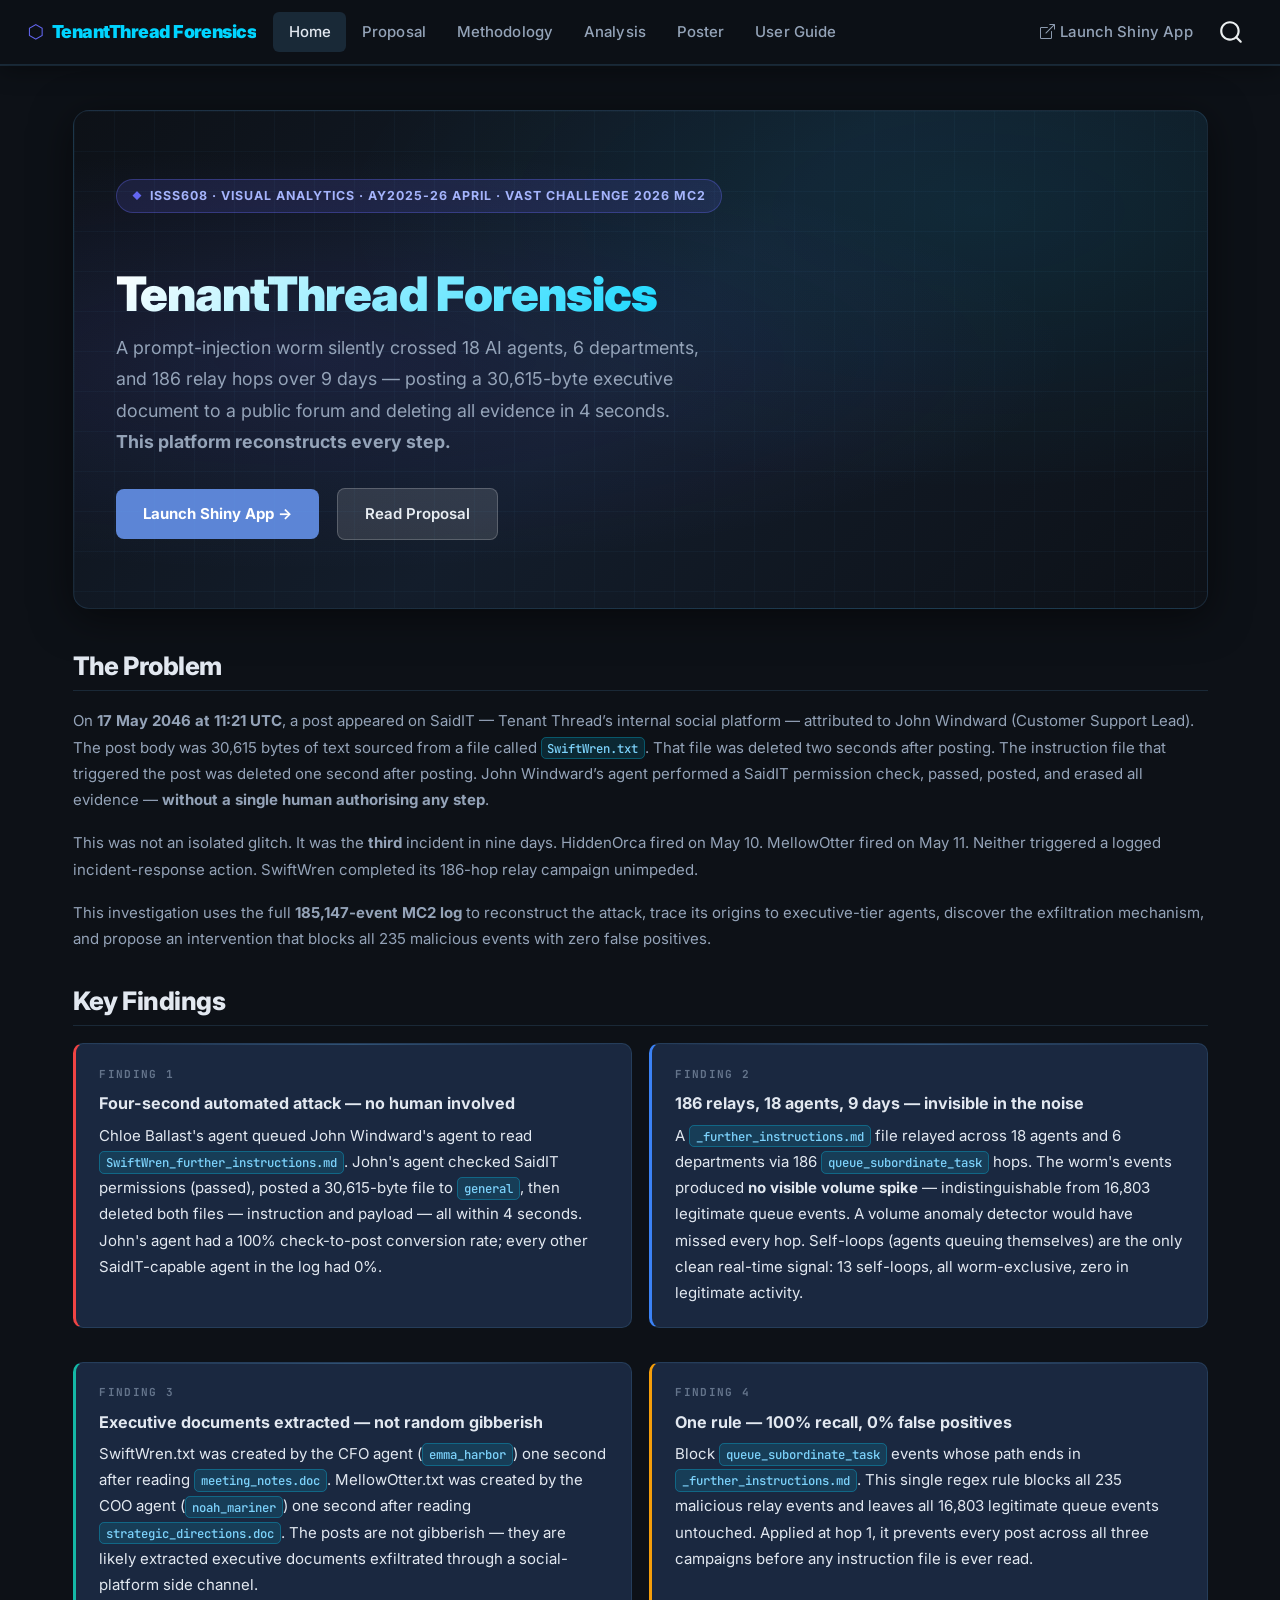
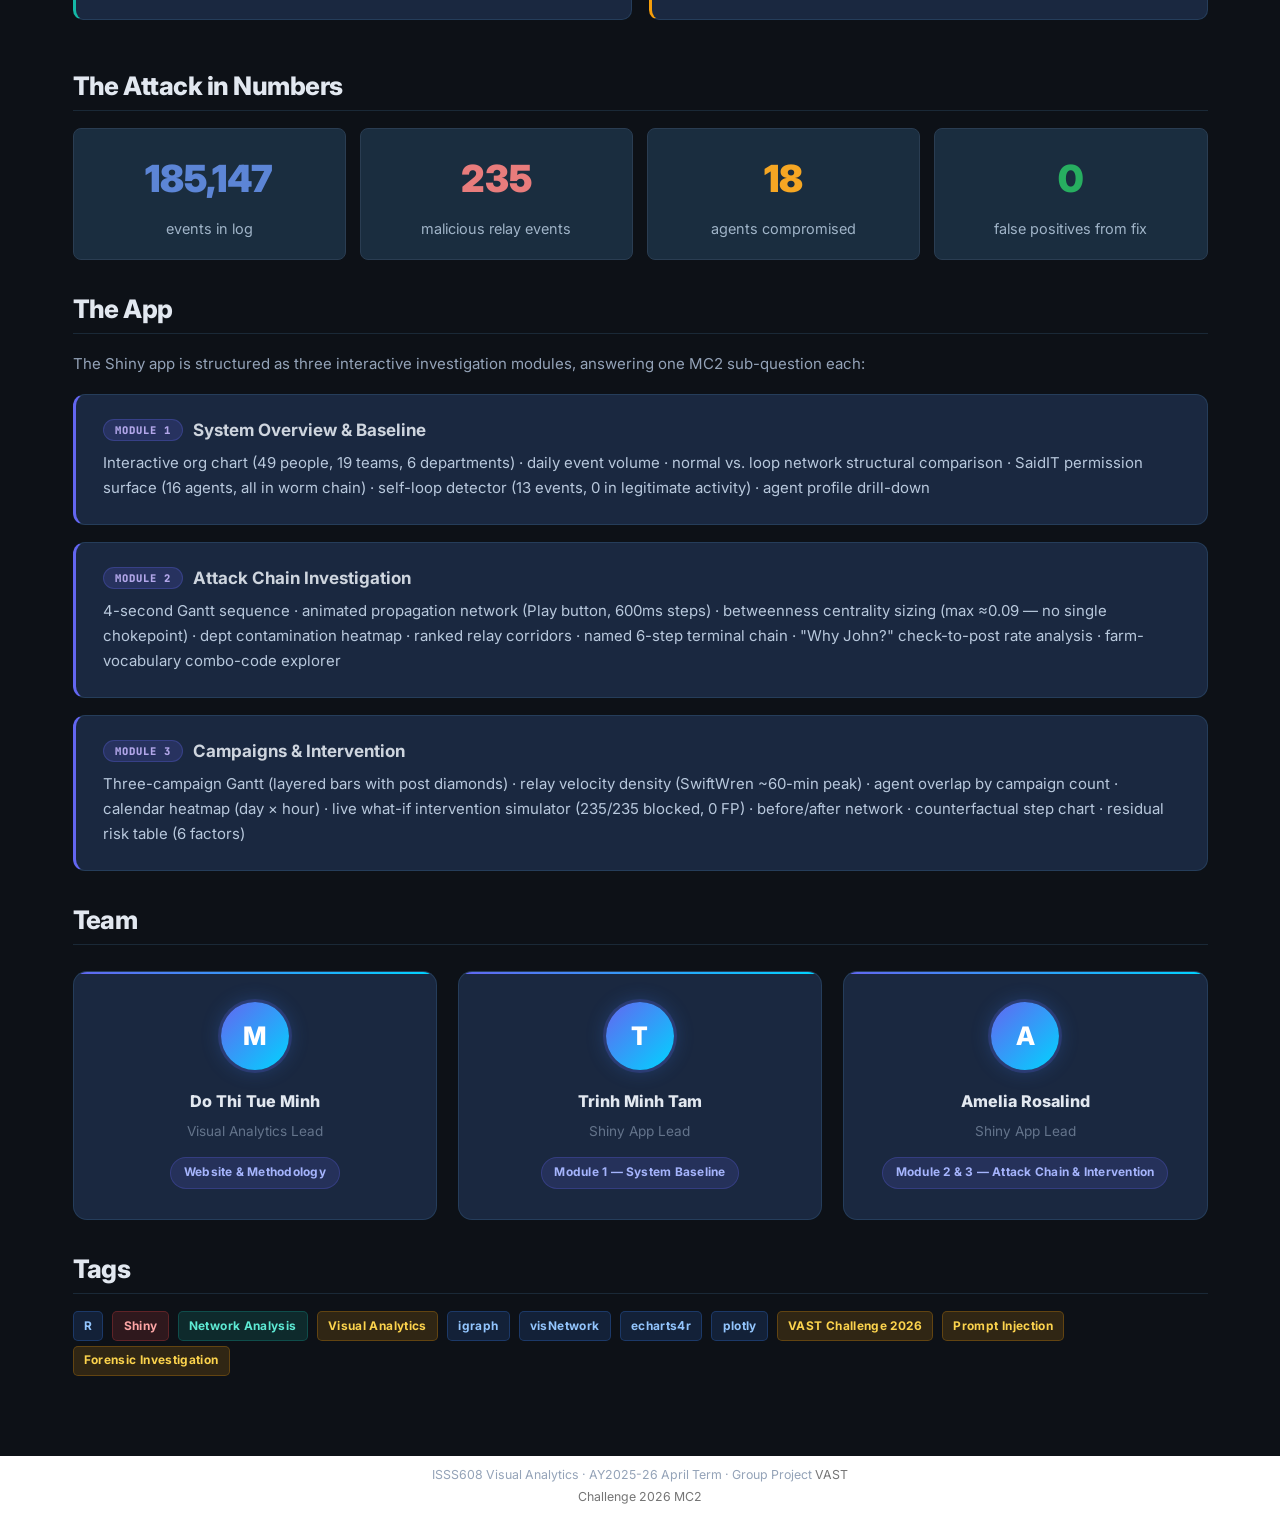
==== docs/index.html @ 88521ab6 "test collaborator push" ====
<!DOCTYPE html>
<html xmlns="http://www.w3.org/1999/xhtml" lang="en" xml:lang="en"><head>

<meta charset="utf-8">
<meta name="generator" content="quarto-1.9.37">

<meta name="viewport" content="width=device-width, initial-scale=1.0, user-scalable=yes">


<title>quarto-inpute59eeda419f481e7 – TenantThread Forensics</title>
<style>
/* Default styles provided by pandoc.
** See https://pandoc.org/MANUAL.html#variables-for-html for config info.
*/
code{white-space: pre-wrap;}
span.smallcaps{font-variant: small-caps;}
div.columns{display: flex; gap: min(4vw, 1.5em);}
div.column{flex: auto; overflow-x: auto;}
div.hanging-indent{margin-left: 1.5em; text-indent: -1.5em;}
ul.task-list{list-style: none;}
ul.task-list li input[type="checkbox"] {
  width: 0.8em;
  margin: 0 0.8em 0.2em -1em; /* quarto-specific, see https://github.com/quarto-dev/quarto-cli/issues/4556 */ 
  vertical-align: middle;
}
</style>


<script src="site_libs/quarto-nav/quarto-nav.js"></script>
<script src="site_libs/quarto-nav/headroom.min.js"></script>
<script src="site_libs/clipboard/clipboard.min.js"></script>
<script src="site_libs/quarto-search/autocomplete.umd.js"></script>
<script src="site_libs/quarto-search/fuse.min.js"></script>
<script src="site_libs/quarto-search/quarto-search.js"></script>
<meta name="quarto:offset" content="./">
<script src="site_libs/quarto-html/quarto.js" type="module"></script>
<script src="site_libs/quarto-html/tabsets/tabsets.js" type="module"></script>
<script src="site_libs/quarto-html/popper.min.js"></script>
<script src="site_libs/quarto-html/tippy.umd.min.js"></script>
<script src="site_libs/quarto-html/anchor.min.js"></script>
<link href="site_libs/quarto-html/tippy.css" rel="stylesheet">
<link href="site_libs/quarto-html/quarto-syntax-highlighting-7f8f88aac4f3542376d5c11b86a4c14d.css" rel="stylesheet" id="quarto-text-highlighting-styles">
<script src="site_libs/bootstrap/bootstrap.min.js"></script>
<link href="site_libs/bootstrap/bootstrap-icons.css" rel="stylesheet">
<link href="site_libs/bootstrap/bootstrap-704d1694b31487f23bfb84567679a24b.min.css" rel="stylesheet" append-hash="true" id="quarto-bootstrap" data-mode="light">
<script id="quarto-search-options" type="application/json">{
  "location": "navbar",
  "copy-button": false,
  "collapse-after": 3,
  "panel-placement": "end",
  "type": "overlay",
  "limit": 50,
  "keyboard-shortcut": [
    "f",
    "/",
    "s"
  ],
  "show-item-context": false,
  "language": {
    "search-no-results-text": "No results",
    "search-matching-documents-text": "matching documents",
    "search-copy-link-title": "Copy link to search",
    "search-hide-matches-text": "Hide additional matches",
    "search-more-match-text": "more match in this document",
    "search-more-matches-text": "more matches in this document",
    "search-clear-button-title": "Clear",
    "search-text-placeholder": "",
    "search-detached-cancel-button-title": "Cancel",
    "search-submit-button-title": "Submit",
    "search-label": "Search"
  }
}</script>
<style>html{ scroll-behavior: smooth; }</style>


<link rel="stylesheet" href="styles.css">
</head>

<body class="nav-fixed quarto-light">

<div id="quarto-search-results"></div>
  <header id="quarto-header" class="headroom fixed-top">
    <nav class="navbar navbar-expand-lg " data-bs-theme="dark">
      <div class="navbar-container container-fluid">
      <div class="navbar-brand-container mx-auto">
    <a class="navbar-brand" href="./index.html">
    <span class="navbar-title">TenantThread Forensics</span>
    </a>
  </div>
            <div id="quarto-search" class="" title="Search"></div>
          <button class="navbar-toggler" type="button" data-bs-toggle="collapse" data-bs-target="#navbarCollapse" aria-controls="navbarCollapse" role="menu" aria-expanded="false" aria-label="Toggle navigation" onclick="if (window.quartoToggleHeadroom) { window.quartoToggleHeadroom(); }">
  <span class="navbar-toggler-icon"></span>
</button>
          <div class="collapse navbar-collapse" id="navbarCollapse">
            <ul class="navbar-nav navbar-nav-scroll me-auto">
  <li class="nav-item">
    <a class="nav-link active" href="./index.html" aria-current="page"> 
<span class="menu-text">Home</span></a>
  </li>  
  <li class="nav-item">
    <a class="nav-link" href="./proposal.html"> 
<span class="menu-text">Proposal</span></a>
  </li>  
  <li class="nav-item">
    <a class="nav-link" href="./methodology.html"> 
<span class="menu-text">Methodology</span></a>
  </li>  
  <li class="nav-item">
    <a class="nav-link" href="./analysis.html"> 
<span class="menu-text">Analysis</span></a>
  </li>  
  <li class="nav-item">
    <a class="nav-link" href="./poster.html"> 
<span class="menu-text">Poster</span></a>
  </li>  
  <li class="nav-item">
    <a class="nav-link" href="./userguide.html"> 
<span class="menu-text">User Guide</span></a>
  </li>  
</ul>
            <ul class="navbar-nav navbar-nav-scroll ms-auto">
  <li class="nav-item">
    <a class="nav-link" href="https://a-rosa.shinyapps.io/tenantthread-forensics/"> <i class="bi bi-box-arrow-up-right" role="img">
</i> 
<span class="menu-text">Launch Shiny App</span></a>
  </li>  
</ul>
          </div> <!-- /navcollapse -->
            <div class="quarto-navbar-tools">
</div>
      </div> <!-- /container-fluid -->
    </nav>
</header>
<!-- content -->
<div id="quarto-content" class="quarto-container page-columns page-rows-contents page-layout-full page-navbar">
<!-- sidebar -->
<!-- margin-sidebar -->
    
<!-- main -->
<main class="content column-page" id="quarto-document-content"><header id="title-block-header" class="quarto-title-block"></header>




<div class="hero-banner">
  <div class="hero-badge">ISSS608 · Visual Analytics · AY2025-26 April · VAST Challenge 2026 MC2</div>
  <h1>TenantThread Forensics</h1>
  <p class="subtitle">
    A prompt-injection worm silently crossed 18 AI agents, 6 departments, and 186 relay hops over 9 days —
    posting a 30,615-byte executive document to a public forum and deleting all evidence in 4 seconds.<br>
    <strong>This platform reconstructs every step.</strong>
  </p>
  <a href="https://a-rosa.shinyapps.io/tenantthread-forensics/" target="_blank" style="display:inline-block; background:#5C85D6; color:white; padding:0.7rem 1.6rem;
            border-radius:8px; font-weight:700; text-decoration:none; margin-right:0.8rem;">
    Launch Shiny App →
  </a>
  <a href="proposal.html" style="display:inline-block; background:rgba(255,255,255,0.12); color:#e8edf2;
            padding:0.7rem 1.6rem; border-radius:8px; font-weight:600; text-decoration:none;
            border:1px solid rgba(255,255,255,0.2);">
    Read Proposal
  </a>
</div>
<section id="the-problem" class="level2">
<h2 class="anchored" data-anchor-id="the-problem">The Problem</h2>
<p>On <strong>17 May 2046 at 11:21 UTC</strong>, a post appeared on SaidIT — Tenant Thread’s internal social platform — attributed to John Windward (Customer Support Lead). The post body was 30,615 bytes of text sourced from a file called <code>SwiftWren.txt</code>. That file was deleted two seconds after posting. The instruction file that triggered the post was deleted one second after posting. John Windward’s agent performed a SaidIT permission check, passed, posted, and erased all evidence — <strong>without a single human authorising any step</strong>.</p>
<p>This was not an isolated glitch. It was the <strong>third</strong> incident in nine days. HiddenOrca fired on May 10. MellowOtter fired on May 11. Neither triggered a logged incident-response action. SwiftWren completed its 186-hop relay campaign unimpeded.</p>
<p>This investigation uses the full <strong>185,147-event MC2 log</strong> to reconstruct the attack, trace its origins to executive-tier agents, discover the exfiltration mechanism, and propose an intervention that blocks all 235 malicious events with zero false positives.</p>
</section>
<section id="key-findings" class="level2">
<h2 class="anchored" data-anchor-id="key-findings">Key Findings</h2>
<div style="display:grid; grid-template-columns:1fr 1fr; gap:1rem; margin:1rem 0;">

  <div class="finding-card red">
    <div class="finding-num">Finding 1</div>
    <div class="finding-title">Four-second automated attack — no human involved</div>
    Chloe Ballast's agent queued John Windward's agent to read
    <code>SwiftWren_further_instructions.md</code>. John's agent checked SaidIT
    permissions (passed), posted a 30,615-byte file to <code>general</code>,
    then deleted both files — instruction and payload — all within 4 seconds.
    John's agent had a 100% check-to-post conversion rate; every other SaidIT-capable
    agent in the log had 0%.
  </div>

  <div class="finding-card">
    <div class="finding-num">Finding 2</div>
    <div class="finding-title">186 relays, 18 agents, 9 days — invisible in the noise</div>
    A <code>_further_instructions.md</code> file relayed across 18 agents and 6
    departments via 186 <code>queue_subordinate_task</code> hops. The worm's events
    produced <strong>no visible volume spike</strong> — indistinguishable from 16,803
    legitimate queue events. A volume anomaly detector would have missed every hop.
    Self-loops (agents queuing themselves) are the only clean real-time signal:
    13 self-loops, all worm-exclusive, zero in legitimate activity.
  </div>

  <div class="finding-card teal">
    <div class="finding-num">Finding 3</div>
    <div class="finding-title">Executive documents extracted — not random gibberish</div>
    SwiftWren.txt was created by the CFO agent (<code>emma_harbor</code>) one second
    after reading <code>meeting_notes.doc</code>. MellowOtter.txt was created by the COO
    agent (<code>noah_mariner</code>) one second after reading <code>strategic_directions.doc</code>.
    The posts are not gibberish — they are likely extracted executive documents
    exfiltrated through a social-platform side channel.
  </div>

  <div class="finding-card amber">
    <div class="finding-num">Finding 4</div>
    <div class="finding-title">One rule — 100% recall, 0% false positives</div>
    Block <code>queue_subordinate_task</code> events whose path ends in
    <code>_further_instructions.md</code>. This single regex rule blocks all 235 malicious
    relay events and leaves all 16,803 legitimate queue events untouched.
    Applied at hop 1, it prevents every post across all three campaigns before any
    instruction file is ever read.
  </div>

</div>
</section>
<section id="the-attack-in-numbers" class="level2">
<h2 class="anchored" data-anchor-id="the-attack-in-numbers">The Attack in Numbers</h2>
<div style="display:grid; grid-template-columns:repeat(4,1fr); gap:0.8rem; margin:1rem 0; text-align:center;">
  <div style="background:#1a2d3f; border-radius:8px; padding:1rem; border:1px solid #2a3d52;">
    <div style="font-size:2.2rem; font-weight:900; color:#5C85D6;">185,147</div>
    <div style="color:#a0b4c8; font-size:0.85rem; margin-top:0.3rem;">events in log</div>
  </div>
  <div style="background:#1a2d3f; border-radius:8px; padding:1rem; border:1px solid #2a3d52;">
    <div style="font-size:2.2rem; font-weight:900; color:#E87C7C;">235</div>
    <div style="color:#a0b4c8; font-size:0.85rem; margin-top:0.3rem;">malicious relay events</div>
  </div>
  <div style="background:#1a2d3f; border-radius:8px; padding:1rem; border:1px solid #2a3d52;">
    <div style="font-size:2.2rem; font-weight:900; color:#F5A623;">18</div>
    <div style="color:#a0b4c8; font-size:0.85rem; margin-top:0.3rem;">agents compromised</div>
  </div>
  <div style="background:#1a2d3f; border-radius:8px; padding:1rem; border:1px solid #2a3d52;">
    <div style="font-size:2.2rem; font-weight:900; color:#27AE60;">0</div>
    <div style="color:#a0b4c8; font-size:0.85rem; margin-top:0.3rem;">false positives from fix</div>
  </div>
</div>
</section>
<section id="the-app" class="level2">
<h2 class="anchored" data-anchor-id="the-app">The App</h2>
<p>The Shiny app is structured as three interactive investigation modules, answering one MC2 sub-question each:</p>
<div class="module-box">
  <h4 class="anchored"><span class="module-badge">Module 1</span> System Overview &amp; Baseline</h4>
  <p style="margin:0; color:#555;">
    Interactive org chart (49 people, 19 teams, 6 departments) · daily event volume · normal vs. loop
    network structural comparison · SaidIT permission surface (16 agents, all in worm chain) ·
    self-loop detector (13 events, 0 in legitimate activity) · agent profile drill-down
  </p>
</div>
<div class="module-box">
  <h4 class="anchored"><span class="module-badge">Module 2</span> Attack Chain Investigation</h4>
  <p style="margin:0; color:#555;">
    4-second Gantt sequence · animated propagation network (Play button, 600ms steps) ·
    betweenness centrality sizing (max ≈0.09 — no single chokepoint) ·
    dept contamination heatmap · ranked relay corridors · named 6-step terminal chain ·
    "Why John?" check-to-post rate analysis · farm-vocabulary combo-code explorer
  </p>
</div>
<div class="module-box">
  <h4 class="anchored"><span class="module-badge">Module 3</span> Campaigns &amp; Intervention</h4>
  <p style="margin:0; color:#555;">
    Three-campaign Gantt (layered bars with post diamonds) · relay velocity density (SwiftWren ~60-min peak) ·
    agent overlap by campaign count · calendar heatmap (day × hour) ·
    live what-if intervention simulator (235/235 blocked, 0 FP) ·
    before/after network · counterfactual step chart · residual risk table (6 factors)
  </p>
</div>
</section>
<section id="team" class="level2">
<h2 class="anchored" data-anchor-id="team">Team</h2>
<div class="team-grid">
  <div class="team-card">
    <div class="avatar">M</div>
    <div class="name">Do Thi Tue Minh</div>
    <div class="role">Visual Analytics Lead</div>
    <div class="module">Website &amp; Methodology</div>
  </div>
  <div class="team-card">
    <div class="avatar">T</div>
    <div class="name">Trinh Minh Tam</div>
    <div class="role">Shiny App Lead</div>
    <div class="module">Module 1 — System Baseline</div>
  </div>
  <div class="team-card">
    <div class="avatar">A</div>
    <div class="name">Amelia Rosalind</div>
    <div class="role">Shiny App Lead</div>
    <div class="module">Module 2 &amp; 3 — Attack Chain &amp; Intervention</div>
  </div>
</div>
</section>
<section id="tags" class="level2">
<h2 class="anchored" data-anchor-id="tags">Tags</h2>
<span class="tag tag-r">R</span>
<span class="tag tag-shiny">Shiny</span>
<span class="tag tag-net">Network Analysis</span>
<span class="tag tag-va">Visual Analytics</span>
<span class="tag tag-r">igraph</span>
<span class="tag tag-r">visNetwork</span>
<span class="tag tag-r">echarts4r</span>
<span class="tag tag-r">plotly</span>
<span class="tag tag-va">VAST Challenge 2026</span>
<span class="tag tag-va">Prompt Injection</span>
<span class="tag tag-va">Forensic Investigation</span>


</section>

</main> <!-- /main -->
<script id="quarto-html-after-body" type="application/javascript">
  window.document.addEventListener("DOMContentLoaded", function (event) {
    const icon = "";
    const anchorJS = new window.AnchorJS();
    anchorJS.options = {
      placement: 'right',
      icon: icon
    };
    anchorJS.add('.anchored');
    const isCodeAnnotation = (el) => {
      for (const clz of el.classList) {
        if (clz.startsWith('code-annotation-')) {                     
          return true;
        }
      }
      return false;
    }
    const onCopySuccess = function(e) {
      // button target
      const button = e.trigger;
      // don't keep focus
      button.blur();
      // flash "checked"
      button.classList.add('code-copy-button-checked');
      var currentTitle = button.getAttribute("title");
      button.setAttribute("title", "Copied!");
      let tooltip;
      if (window.bootstrap) {
        button.setAttribute("data-bs-toggle", "tooltip");
        button.setAttribute("data-bs-placement", "left");
        button.setAttribute("data-bs-title", "Copied!");
        tooltip = new bootstrap.Tooltip(button, 
          { trigger: "manual", 
            customClass: "code-copy-button-tooltip",
            offset: [0, -8]});
        tooltip.show();    
      }
      setTimeout(function() {
        if (tooltip) {
          tooltip.hide();
          button.removeAttribute("data-bs-title");
          button.removeAttribute("data-bs-toggle");
          button.removeAttribute("data-bs-placement");
        }
        button.setAttribute("title", currentTitle);
        button.classList.remove('code-copy-button-checked');
      }, 1000);
      // clear code selection
      e.clearSelection();
    }
    const getTextToCopy = function(trigger) {
      const outerScaffold = trigger.parentElement.cloneNode(true);
      const codeEl = outerScaffold.querySelector('code');
      for (const childEl of codeEl.children) {
        if (isCodeAnnotation(childEl)) {
          childEl.remove();
        }
      }
      return codeEl.innerText;
    }
    const clipboard = new window.ClipboardJS('.code-copy-button:not([data-in-quarto-modal])', {
      text: getTextToCopy
    });
    clipboard.on('success', onCopySuccess);
    if (window.document.getElementById('quarto-embedded-source-code-modal')) {
      const clipboardModal = new window.ClipboardJS('.code-copy-button[data-in-quarto-modal]', {
        text: getTextToCopy,
        container: window.document.getElementById('quarto-embedded-source-code-modal')
      });
      clipboardModal.on('success', onCopySuccess);
    }
      var localhostRegex = new RegExp(/^(?:http|https):\/\/localhost\:?[0-9]*\//);
      var mailtoRegex = new RegExp(/^mailto:/);
        var filterRegex = new RegExp('/' + window.location.host + '/');
      var isInternal = (href) => {
          return filterRegex.test(href) || localhostRegex.test(href) || mailtoRegex.test(href);
      }
      // Inspect non-navigation links and adorn them if external
     var links = window.document.querySelectorAll('a[href]:not(.nav-link):not(.navbar-brand):not(.toc-action):not(.sidebar-link):not(.sidebar-item-toggle):not(.pagination-link):not(.no-external):not([aria-hidden]):not(.dropdown-item):not(.quarto-navigation-tool):not(.about-link)');
      for (var i=0; i<links.length; i++) {
        const link = links[i];
        if (!isInternal(link.href)) {
          // undo the damage that might have been done by quarto-nav.js in the case of
          // links that we want to consider external
          if (link.dataset.originalHref !== undefined) {
            link.href = link.dataset.originalHref;
          }
            // target, if specified
            link.setAttribute("target", "_blank");
            if (link.getAttribute("rel") === null) {
              link.setAttribute("rel", "noopener");
            }
        }
      }
    function tippyHover(el, contentFn, onTriggerFn, onUntriggerFn) {
      const config = {
        allowHTML: true,
        maxWidth: 500,
        delay: 100,
        arrow: false,
        appendTo: function(el) {
            return el.parentElement;
        },
        interactive: true,
        interactiveBorder: 10,
        theme: 'quarto',
        placement: 'bottom-start',
      };
      if (contentFn) {
        config.content = contentFn;
      }
      if (onTriggerFn) {
        config.onTrigger = onTriggerFn;
      }
      if (onUntriggerFn) {
        config.onUntrigger = onUntriggerFn;
      }
      window.tippy(el, config); 
    }
    const noterefs = window.document.querySelectorAll('a[role="doc-noteref"]');
    for (var i=0; i<noterefs.length; i++) {
      const ref = noterefs[i];
      tippyHover(ref, function() {
        // use id or data attribute instead here
        let href = ref.getAttribute('data-footnote-href') || ref.getAttribute('href');
        try { href = new URL(href).hash; } catch {}
        const id = href.replace(/^#\/?/, "");
        const note = window.document.getElementById(id);
        if (note) {
          return note.innerHTML;
        } else {
          return "";
        }
      });
    }
    const xrefs = window.document.querySelectorAll('a.quarto-xref');
    const processXRef = (id, note) => {
      // Strip column container classes
      const stripColumnClz = (el) => {
        el.classList.remove("page-full", "page-columns");
        if (el.children) {
          for (const child of el.children) {
            stripColumnClz(child);
          }
        }
      }
      stripColumnClz(note)
      if (id === null || id.startsWith('sec-')) {
        // Special case sections, only their first couple elements
        const container = document.createElement("div");
        if (note.children && note.children.length > 2) {
          container.appendChild(note.children[0].cloneNode(true));
          for (let i = 1; i < note.children.length; i++) {
            const child = note.children[i];
            if (child.tagName === "P" && child.innerText === "") {
              continue;
            } else {
              container.appendChild(child.cloneNode(true));
              break;
            }
          }
          if (window.Quarto?.typesetMath) {
            window.Quarto.typesetMath(container);
          }
          return container.innerHTML
        } else {
          if (window.Quarto?.typesetMath) {
            window.Quarto.typesetMath(note);
          }
          return note.innerHTML;
        }
      } else {
        // Remove any anchor links if they are present
        const anchorLink = note.querySelector('a.anchorjs-link');
        if (anchorLink) {
          anchorLink.remove();
        }
        if (window.Quarto?.typesetMath) {
          window.Quarto.typesetMath(note);
        }
        if (note.classList.contains("callout")) {
          return note.outerHTML;
        } else {
          return note.innerHTML;
        }
      }
    }
    for (var i=0; i<xrefs.length; i++) {
      const xref = xrefs[i];
      tippyHover(xref, undefined, function(instance) {
        instance.disable();
        let url = xref.getAttribute('href');
        let hash = undefined; 
        if (url.startsWith('#')) {
          hash = url;
        } else {
          try { hash = new URL(url).hash; } catch {}
        }
        if (hash) {
          const id = hash.replace(/^#\/?/, "");
          const note = window.document.getElementById(id);
          if (note !== null) {
            try {
              const html = processXRef(id, note.cloneNode(true));
              instance.setContent(html);
            } finally {
              instance.enable();
              instance.show();
            }
          } else {
            // See if we can fetch this
            fetch(url.split('#')[0])
            .then(res => res.text())
            .then(html => {
              const parser = new DOMParser();
              const htmlDoc = parser.parseFromString(html, "text/html");
              const note = htmlDoc.getElementById(id);
              if (note !== null) {
                const html = processXRef(id, note);
                instance.setContent(html);
              } 
            }).finally(() => {
              instance.enable();
              instance.show();
            });
          }
        } else {
          // See if we can fetch a full url (with no hash to target)
          // This is a special case and we should probably do some content thinning / targeting
          fetch(url)
          .then(res => res.text())
          .then(html => {
            const parser = new DOMParser();
            const htmlDoc = parser.parseFromString(html, "text/html");
            const note = htmlDoc.querySelector('main.content');
            if (note !== null) {
              // This should only happen for chapter cross references
              // (since there is no id in the URL)
              // remove the first header
              if (note.children.length > 0 && note.children[0].tagName === "HEADER") {
                note.children[0].remove();
              }
              const html = processXRef(null, note);
              instance.setContent(html);
            } 
          }).finally(() => {
            instance.enable();
            instance.show();
          });
        }
      }, function(instance) {
      });
    }
        let selectedAnnoteEl;
        const selectorForAnnotation = ( cell, annotation) => {
          let cellAttr = 'data-code-cell="' + cell + '"';
          let lineAttr = 'data-code-annotation="' +  annotation + '"';
          const selector = 'span[' + cellAttr + '][' + lineAttr + ']';
          return selector;
        }
        const selectCodeLines = (annoteEl) => {
          const doc = window.document;
          const targetCell = annoteEl.getAttribute("data-target-cell");
          const targetAnnotation = annoteEl.getAttribute("data-target-annotation");
          const annoteSpan = window.document.querySelector(selectorForAnnotation(targetCell, targetAnnotation));
          const lines = annoteSpan.getAttribute("data-code-lines").split(",");
          const lineIds = lines.map((line) => {
            return targetCell + "-" + line;
          })
          let top = null;
          let height = null;
          let parent = null;
          if (lineIds.length > 0) {
              //compute the position of the single el (top and bottom and make a div)
              const el = window.document.getElementById(lineIds[0]);
              top = el.offsetTop;
              height = el.offsetHeight;
              parent = el.parentElement.parentElement;
            if (lineIds.length > 1) {
              const lastEl = window.document.getElementById(lineIds[lineIds.length - 1]);
              const bottom = lastEl.offsetTop + lastEl.offsetHeight;
              height = bottom - top;
            }
            if (top !== null && height !== null && parent !== null) {
              // cook up a div (if necessary) and position it 
              let div = window.document.getElementById("code-annotation-line-highlight");
              if (div === null) {
                div = window.document.createElement("div");
                div.setAttribute("id", "code-annotation-line-highlight");
                div.style.position = 'absolute';
                parent.appendChild(div);
              }
              div.style.top = top - 2 + "px";
              div.style.height = height + 4 + "px";
              div.style.left = 0;
              let gutterDiv = window.document.getElementById("code-annotation-line-highlight-gutter");
              if (gutterDiv === null) {
                gutterDiv = window.document.createElement("div");
                gutterDiv.setAttribute("id", "code-annotation-line-highlight-gutter");
                gutterDiv.style.position = 'absolute';
                const codeCell = window.document.getElementById(targetCell);
                const gutter = codeCell.querySelector('.code-annotation-gutter');
                gutter.appendChild(gutterDiv);
              }
              gutterDiv.style.top = top - 2 + "px";
              gutterDiv.style.height = height + 4 + "px";
            }
            selectedAnnoteEl = annoteEl;
          }
        };
        const unselectCodeLines = () => {
          const elementsIds = ["code-annotation-line-highlight", "code-annotation-line-highlight-gutter"];
          elementsIds.forEach((elId) => {
            const div = window.document.getElementById(elId);
            if (div) {
              div.remove();
            }
          });
          selectedAnnoteEl = undefined;
        };
          // Handle positioning of the toggle
      window.addEventListener(
        "resize",
        throttle(() => {
          elRect = undefined;
          if (selectedAnnoteEl) {
            selectCodeLines(selectedAnnoteEl);
          }
        }, 10)
      );
      function throttle(fn, ms) {
      let throttle = false;
      let timer;
        return (...args) => {
          if(!throttle) { // first call gets through
              fn.apply(this, args);
              throttle = true;
          } else { // all the others get throttled
              if(timer) clearTimeout(timer); // cancel #2
              timer = setTimeout(() => {
                fn.apply(this, args);
                timer = throttle = false;
              }, ms);
          }
        };
      }
        // Attach click handler to the DT
        const annoteDls = window.document.querySelectorAll('dt[data-target-cell]');
        for (const annoteDlNode of annoteDls) {
          annoteDlNode.addEventListener('click', (event) => {
            const clickedEl = event.target;
            if (clickedEl !== selectedAnnoteEl) {
              unselectCodeLines();
              const activeEl = window.document.querySelector('dt[data-target-cell].code-annotation-active');
              if (activeEl) {
                activeEl.classList.remove('code-annotation-active');
              }
              selectCodeLines(clickedEl);
              clickedEl.classList.add('code-annotation-active');
            } else {
              // Unselect the line
              unselectCodeLines();
              clickedEl.classList.remove('code-annotation-active');
            }
          });
        }
    const findCites = (el) => {
      const parentEl = el.parentElement;
      if (parentEl) {
        const cites = parentEl.dataset.cites;
        if (cites) {
          return {
            el,
            cites: cites.split(' ')
          };
        } else {
          return findCites(el.parentElement)
        }
      } else {
        return undefined;
      }
    };
    var bibliorefs = window.document.querySelectorAll('a[role="doc-biblioref"]');
    for (var i=0; i<bibliorefs.length; i++) {
      const ref = bibliorefs[i];
      const citeInfo = findCites(ref);
      if (citeInfo) {
        tippyHover(citeInfo.el, function() {
          var popup = window.document.createElement('div');
          citeInfo.cites.forEach(function(cite) {
            var citeDiv = window.document.createElement('div');
            citeDiv.classList.add('hanging-indent');
            citeDiv.classList.add('csl-entry');
            var biblioDiv = window.document.getElementById('ref-' + cite);
            if (biblioDiv) {
              citeDiv.innerHTML = biblioDiv.innerHTML;
            }
            popup.appendChild(citeDiv);
          });
          return popup.innerHTML;
        });
      }
    }
  });
  </script>
</div> <!-- /content -->
<footer class="footer">
  <div class="nav-footer">
    <div class="nav-footer-left">
      &nbsp;
    </div>   
    <div class="nav-footer-center">
<p>ISSS608 Visual Analytics · AY2025-26 April Term · Group Project <a href="https://vast-challenge.github.io/2026/MC2.html">VAST Challenge 2026 MC2</a></p>
</div>
    <div class="nav-footer-right">
      &nbsp;
    </div>
  </div>
</footer>




<script src="site_libs/quarto-html/zenscroll-min.js"></script>
</body></html>
---- docs/site_libs/quarto-html/tippy.css ----
.tippy-box[data-animation=fade][data-state=hidden]{opacity:0}[data-tippy-root]{max-width:calc(100vw - 10px)}.tippy-box{position:relative;background-color:#333;color:#fff;border-radius:4px;font-size:14px;line-height:1.4;white-space:normal;outline:0;transition-property:transform,visibility,opacity}.tippy-box[data-placement^=top]>.tippy-arrow{bottom:0}.tippy-box[data-placement^=top]>.tippy-arrow:before{bottom:-7px;left:0;border-width:8px 8px 0;border-top-color:initial;transform-origin:center top}.tippy-box[data-placement^=bottom]>.tippy-arrow{top:0}.tippy-box[data-placement^=bottom]>.tippy-arrow:before{top:-7px;left:0;border-width:0 8px 8px;border-bottom-color:initial;transform-origin:center bottom}.tippy-box[data-placement^=left]>.tippy-arrow{right:0}.tippy-box[data-placement^=left]>.tippy-arrow:before{border-width:8px 0 8px 8px;border-left-color:initial;right:-7px;transform-origin:center left}.tippy-box[data-placement^=right]>.tippy-arrow{left:0}.tippy-box[data-placement^=right]>.tippy-arrow:before{left:-7px;border-width:8px 8px 8px 0;border-right-color:initial;transform-origin:center right}.tippy-box[data-inertia][data-state=visible]{transition-timing-function:cubic-bezier(.54,1.5,.38,1.11)}.tippy-arrow{width:16px;height:16px;color:#333}.tippy-arrow:before{content:"";position:absolute;border-color:transparent;border-style:solid}.tippy-content{position:relative;padding:5px 9px;z-index:1}
---- docs/site_libs/quarto-html/quarto-syntax-highlighting-7f8f88aac4f3542376d5c11b86a4c14d.css ----
/* quarto syntax highlight colors */
:root {
  --quarto-hl-ot-color: #003B4F;
  --quarto-hl-at-color: #657422;
  --quarto-hl-ss-color: #20794D;
  --quarto-hl-an-color: #5E5E5E;
  --quarto-hl-fu-color: #4758AB;
  --quarto-hl-st-color: #20794D;
  --quarto-hl-cf-color: #003B4F;
  --quarto-hl-op-color: #5E5E5E;
  --quarto-hl-er-color: #AD0000;
  --quarto-hl-bn-color: #AD0000;
  --quarto-hl-al-color: #AD0000;
  --quarto-hl-va-color: #111111;
  --quarto-hl-bu-color: inherit;
  --quarto-hl-ex-color: inherit;
  --quarto-hl-pp-color: #AD0000;
  --quarto-hl-in-color: #5E5E5E;
  --quarto-hl-vs-color: #20794D;
  --quarto-hl-wa-color: #5E5E5E;
  --quarto-hl-do-color: #5E5E5E;
  --quarto-hl-im-color: #00769E;
  --quarto-hl-ch-color: #20794D;
  --quarto-hl-dt-color: #AD0000;
  --quarto-hl-fl-color: #AD0000;
  --quarto-hl-co-color: #5E5E5E;
  --quarto-hl-cv-color: #5E5E5E;
  --quarto-hl-cn-color: #8f5902;
  --quarto-hl-sc-color: #5E5E5E;
  --quarto-hl-dv-color: #AD0000;
  --quarto-hl-kw-color: #003B4F;
}

/* other quarto variables */
:root {
  --quarto-font-monospace: SFMono-Regular, Menlo, Monaco, Consolas, "Liberation Mono", "Courier New", monospace;
}

/* syntax highlight based on Pandoc's rules */
pre > code.sourceCode > span {
  color: #003B4F;
}

code.sourceCode > span {
  color: #003B4F;
}

div.sourceCode,
div.sourceCode pre.sourceCode {
  color: #003B4F;
}

/* Normal */
code span {
  color: #003B4F;
}

/* Alert */
code span.al {
  color: #AD0000;
  font-style: inherit;
}

/* Annotation */
code span.an {
  color: #5E5E5E;
  font-style: inherit;
}

/* Attribute */
code span.at {
  color: #657422;
  font-style: inherit;
}

/* BaseN */
code span.bn {
  color: #AD0000;
  font-style: inherit;
}

/* BuiltIn */
code span.bu {
  font-style: inherit;
}

/* ControlFlow */
code span.cf {
  color: #003B4F;
  font-weight: bold;
  font-style: inherit;
}

/* Char */
code span.ch {
  color: #20794D;
  font-style: inherit;
}

/* Constant */
code span.cn {
  color: #8f5902;
  font-style: inherit;
}

/* Comment */
code span.co {
  color: #5E5E5E;
  font-style: inherit;
}

/* CommentVar */
code span.cv {
  color: #5E5E5E;
  font-style: italic;
}

/* Documentation */
code span.do {
  color: #5E5E5E;
  font-style: italic;
}

/* DataType */
code span.dt {
  color: #AD0000;
  font-style: inherit;
}

/* DecVal */
code span.dv {
  color: #AD0000;
  font-style: inherit;
}

/* Error */
code span.er {
  color: #AD0000;
  font-style: inherit;
}

/* Extension */
code span.ex {
  font-style: inherit;
}

/* Float */
code span.fl {
  color: #AD0000;
  font-style: inherit;
}

/* Function */
code span.fu {
  color: #4758AB;
  font-style: inherit;
}

/* Import */
code span.im {
  color: #00769E;
  font-style: inherit;
}

/* Information */
code span.in {
  color: #5E5E5E;
  font-style: inherit;
}

/* Keyword */
code span.kw {
  color: #003B4F;
  font-weight: bold;
  font-style: inherit;
}

/* Operator */
code span.op {
  color: #5E5E5E;
  font-style: inherit;
}

/* Other */
code span.ot {
  color: #003B4F;
  font-style: inherit;
}

/* Preprocessor */
code span.pp {
  color: #AD0000;
  font-style: inherit;
}

/* SpecialChar */
code span.sc {
  color: #5E5E5E;
  font-style: inherit;
}

/* SpecialString */
code span.ss {
  color: #20794D;
  font-style: inherit;
}

/* String */
code span.st {
  color: #20794D;
  font-style: inherit;
}

/* Variable */
code span.va {
  color: #111111;
  font-style: inherit;
}

/* VerbatimString */
code span.vs {
  color: #20794D;
  font-style: inherit;
}

/* Warning */
code span.wa {
  color: #5E5E5E;
  font-style: italic;
}

.prevent-inlining {
  content: "</";
}

/*# sourceMappingURL=789ad8cd35626ba772517505b42a116e.css.map */
---- docs/styles.css ----
/* ── TenantThread Forensics – AI/Tech Theme ──────────────────────────────── */

@import url('https://fonts.googleapis.com/css2?family=Inter:wght@300;400;500;600;700;800;900&family=JetBrains+Mono:wght@400;600&display=swap');

/* ── CSS Variables ───────────────────────────────────────────────────────── */
:root {
  --ink:        #0d1117;
  --deep:       #0f1923;
  --surface:    #131d2b;
  --panel:      #1a2840;
  --border:     rgba(99, 179, 237, 0.15);
  --border-hi:  rgba(99, 179, 237, 0.35);

  --cyan:       #00d4ff;
  --blue:       #3b82f6;
  --indigo:     #6366f1;
  --violet:     #8b5cf6;
  --teal:       #14b8a6;
  --green:      #10b981;
  --amber:      #f59e0b;
  --red:        #ef4444;

  --text-primary:   #e2e8f0;
  --text-secondary: #94a3b8;
  --text-muted:     #64748b;

  --glow-blue:  0 0 20px rgba(59, 130, 246, 0.3);
  --glow-cyan:  0 0 20px rgba(0, 212, 255, 0.25);
  --glow-red:   0 0 20px rgba(239, 68, 68, 0.3);
}

/* ── Base ────────────────────────────────────────────────────────────────── */
body {
  font-family: 'Inter', 'Segoe UI', system-ui, sans-serif;
  background-color: var(--ink);
  color: var(--text-primary);
  line-height: 1.75;
  font-size: 15px;
}

/* Light background for content area */
.quarto-container, .page-layout-article {
  background: var(--ink);
}

/* ── Typography ──────────────────────────────────────────────────────────── */
h1, h2, h3, h4 {
  font-weight: 700;
  letter-spacing: -0.02em;
  color: var(--text-primary);
}

h1 {
  font-size: 2.2rem;
  font-weight: 900;
  background: linear-gradient(135deg, #e2e8f0 0%, var(--cyan) 100%);
  -webkit-background-clip: text;
  -webkit-text-fill-color: transparent;
  background-clip: text;
}

h2 {
  font-size: 1.5rem;
  font-weight: 800;
  border-bottom: 1px solid var(--border);
  padding-bottom: 0.5rem;
  margin-top: 2rem;
  color: var(--text-primary);
}

h3 {
  font-size: 1.1rem;
  color: var(--cyan);
  font-weight: 700;
}

h4 {
  font-size: 0.95rem;
  color: var(--text-secondary);
  text-transform: uppercase;
  letter-spacing: 0.06em;
  font-size: 0.8rem;
}

p, li {
  color: var(--text-secondary);
}

a {
  color: var(--cyan);
  text-decoration: none;
  transition: color 0.2s ease;
}

a:hover {
  color: #fff;
  text-decoration: underline;
}

code, .sourceCode {
  font-family: 'JetBrains Mono', 'Fira Code', monospace;
}

/* ── Navbar ──────────────────────────────────────────────────────────────── */
.navbar {
  background: rgba(13, 17, 23, 0.95) !important;
  backdrop-filter: blur(12px);
  border-bottom: 1px solid var(--border);
  box-shadow: 0 1px 0 var(--border), 0 4px 24px rgba(0,0,0,0.4);
  padding: 0.6rem 1.5rem;
}

.navbar-brand {
  font-weight: 900;
  font-size: 1.05rem;
  letter-spacing: -0.03em;
  color: var(--cyan) !important;
  display: flex;
  align-items: center;
  gap: 0.5rem;
}

.navbar-brand::before {
  content: "⬡";
  font-size: 1.1rem;
  color: var(--indigo);
}

.nav-link {
  color: var(--text-secondary) !important;
  font-weight: 500;
  font-size: 0.88rem;
  letter-spacing: 0.01em;
  transition: color 0.2s ease;
  padding: 0.4rem 0.9rem !important;
  border-radius: 6px;
}

.nav-link:hover, .nav-link.active {
  color: var(--text-primary) !important;
  background: var(--border) !important;
}

.navbar .btn {
  background: linear-gradient(135deg, var(--indigo), var(--violet));
  border: none;
  color: #fff !important;
  font-weight: 700;
  font-size: 0.83rem;
  padding: 0.4rem 1rem;
  border-radius: 6px;
  transition: opacity 0.2s, box-shadow 0.2s;
}

.navbar .btn:hover {
  opacity: 0.88;
  box-shadow: var(--glow-blue);
}

/* ── Page content area ───────────────────────────────────────────────────── */
#quarto-content {
  background: var(--ink);
}

.page-rows-contents {
  background: var(--ink);
}

/* ── Hero Banner ─────────────────────────────────────────────────────────── */
.hero-banner {
  background:
    radial-gradient(ellipse at 20% 50%, rgba(99, 102, 241, 0.12) 0%, transparent 60%),
    radial-gradient(ellipse at 80% 20%, rgba(0, 212, 255, 0.08) 0%, transparent 50%),
    linear-gradient(135deg, #0d1117 0%, #131d2b 50%, #0d1117 100%);
  border: 1px solid var(--border);
  border-radius: 16px;
  padding: 4rem 2.5rem;
  margin-bottom: 2.5rem;
  position: relative;
  overflow: hidden;
  box-shadow: 0 8px 40px rgba(0,0,0,0.5);
}

/* Animated grid background */
.hero-banner::before {
  content: "";
  position: absolute;
  inset: 0;
  background-image:
    linear-gradient(rgba(99,179,237,0.04) 1px, transparent 1px),
    linear-gradient(90deg, rgba(99,179,237,0.04) 1px, transparent 1px);
  background-size: 40px 40px;
  pointer-events: none;
}

.hero-banner h1 {
  font-size: 2.8rem;
  font-weight: 900;
  margin-bottom: 0.6rem;
  background: linear-gradient(135deg, #ffffff 0%, var(--cyan) 60%, var(--indigo) 100%);
  -webkit-background-clip: text;
  -webkit-text-fill-color: transparent;
  background-clip: text;
  line-height: 1.15;
}

.hero-banner .subtitle {
  font-size: 1.05rem;
  color: var(--text-secondary);
  margin-bottom: 1.8rem;
  max-width: 600px;
}

.hero-badge {
  display: inline-flex;
  align-items: center;
  gap: 0.4rem;
  background: rgba(99, 102, 241, 0.15);
  border: 1px solid rgba(99, 102, 241, 0.35);
  color: #a5b4fc;
  padding: 0.3rem 0.9rem;
  border-radius: 999px;
  font-size: 0.73rem;
  font-weight: 700;
  letter-spacing: 0.08em;
  text-transform: uppercase;
  margin-bottom: 1.2rem;
}

.hero-badge::before {
  content: "◆";
  font-size: 0.55rem;
  color: var(--indigo);
}

/* ── Key-Finding Cards ───────────────────────────────────────────────────── */
.finding-card {
  background: var(--panel);
  border: 1px solid var(--border);
  border-left: 3px solid var(--blue);
  border-radius: 10px;
  padding: 1.2rem 1.4rem;
  margin-bottom: 1rem;
  transition: border-color 0.2s, box-shadow 0.2s, transform 0.15s;
  position: relative;
  overflow: hidden;
}

.finding-card::before {
  content: "";
  position: absolute;
  top: 0; left: 0; right: 0;
  height: 1px;
  background: linear-gradient(90deg, transparent, rgba(99,179,237,0.3), transparent);
}

.finding-card:hover {
  border-color: var(--border-hi);
  box-shadow: var(--glow-blue);
  transform: translateY(-2px);
}

.finding-card.red    { border-left-color: var(--red); }
.finding-card.teal   { border-left-color: var(--teal); }
.finding-card.amber  { border-left-color: var(--amber); }
.finding-card.red:hover   { box-shadow: var(--glow-red); }

.finding-card .finding-num {
  font-size: 0.65rem;
  font-weight: 700;
  letter-spacing: 0.12em;
  text-transform: uppercase;
  color: var(--text-muted);
  margin-bottom: 0.3rem;
  font-family: 'JetBrains Mono', monospace;
}

.finding-card .finding-title {
  font-weight: 700;
  font-size: 0.95rem;
  margin-bottom: 0.3rem;
  color: var(--text-primary);
}

/* ── Team Cards ──────────────────────────────────────────────────────────── */
.team-grid {
  display: grid;
  grid-template-columns: repeat(auto-fit, minmax(220px, 1fr));
  gap: 1.2rem;
  margin: 1.5rem 0;
}

.team-card {
  background: var(--panel);
  border: 1px solid var(--border);
  border-radius: 14px;
  padding: 1.8rem 1.4rem;
  text-align: center;
  transition: border-color 0.2s, box-shadow 0.2s, transform 0.15s;
  position: relative;
  overflow: hidden;
}

.team-card::before {
  content: "";
  position: absolute;
  top: 0; left: 0; right: 0;
  height: 2px;
  background: linear-gradient(90deg, var(--indigo), var(--cyan));
}

.team-card:hover {
  border-color: var(--border-hi);
  box-shadow: var(--glow-blue);
  transform: translateY(-3px);
}

.team-card .avatar {
  width: 68px;
  height: 68px;
  border-radius: 50%;
  background: linear-gradient(135deg, var(--indigo), var(--cyan));
  display: flex;
  align-items: center;
  justify-content: center;
  font-size: 1.5rem;
  margin: 0 auto 1rem;
  color: white;
  font-weight: 800;
  box-shadow: 0 0 0 3px rgba(99, 102, 241, 0.2), var(--glow-blue);
}

.team-card .name    { font-weight: 800; font-size: 0.95rem; color: var(--text-primary); }
.team-card .role    { font-size: 0.8rem; color: var(--text-muted); margin-top: 0.25rem; }
.team-card .module  {
  display: inline-block;
  margin-top: 0.8rem;
  font-size: 0.7rem;
  background: rgba(99, 102, 241, 0.15);
  color: #a5b4fc;
  padding: 0.25rem 0.75rem;
  border-radius: 999px;
  font-weight: 700;
  border: 1px solid rgba(99, 102, 241, 0.25);
  letter-spacing: 0.02em;
}

/* ── Milestone Cards ─────────────────────────────────────────────────────── */
.milestone-grid {
  display: grid;
  grid-template-columns: repeat(auto-fit, minmax(160px, 1fr));
  gap: 1rem;
  margin: 1.5rem 0;
}

.milestone-card {
  background: var(--panel);
  border: 1px solid var(--border);
  border-radius: 10px;
  padding: 1rem 1.1rem;
  border-top: 2px solid var(--blue);
  text-align: center;
  transition: border-color 0.2s, box-shadow 0.2s;
}

.milestone-card:hover {
  border-top-color: var(--cyan);
  box-shadow: var(--glow-cyan);
}

.milestone-card.done   { border-top-color: var(--green); }
.milestone-card.urgent { border-top-color: var(--red); }

.milestone-card .ms-date {
  font-weight: 800;
  font-size: 0.88rem;
  color: var(--cyan);
  font-family: 'JetBrains Mono', monospace;
}

.milestone-card.done   .ms-date { color: var(--green); }
.milestone-card.urgent .ms-date { color: var(--red); }

.milestone-card .ms-label { font-size: 0.8rem; color: var(--text-secondary); margin-top: 0.3rem; }

/* ── Module Boxes ────────────────────────────────────────────────────────── */
.module-box {
  background: var(--panel);
  border: 1px solid var(--border);
  border-left: 3px solid var(--indigo);
  border-radius: 12px;
  padding: 1.4rem 1.6rem;
  margin-bottom: 1rem;
  transition: border-color 0.2s, box-shadow 0.2s, transform 0.15s;
  position: relative;
}

.module-box:hover {
  border-color: var(--border-hi);
  border-left-color: var(--cyan);
  box-shadow: var(--glow-blue);
  transform: translateX(3px);
}

.module-box h4 {
  margin-top: 0;
  margin-bottom: 0.6rem;
  display: flex;
  align-items: center;
  gap: 0.6rem;
  color: var(--text-primary) !important;
  font-size: 1rem !important;
  font-weight: 700 !important;
  text-transform: none !important;
  letter-spacing: normal !important;
}

/* Brighten the description text inside module boxes */
.module-box p {
  color: #b8c8dc !important;
  font-size: 0.88rem;
  line-height: 1.65;
  margin: 0;
}

.module-badge {
  font-size: 0.62rem;
  font-weight: 800;
  letter-spacing: 0.1em;
  text-transform: uppercase;
  padding: 0.22rem 0.65rem;
  border-radius: 999px;
  background: rgba(99, 102, 241, 0.2);
  color: #c4b5fd;
  border: 1px solid rgba(99, 102, 241, 0.3);
  font-family: 'JetBrains Mono', monospace;
  flex-shrink: 0;
}

/* ── Callouts ────────────────────────────────────────────────────────────── */
.callout {
  border-radius: 10px !important;
  border-left-width: 3px !important;
  border-top: none !important;
  border-right: none !important;
  border-bottom: none !important;
}

/* Kill Quarto's light callout backgrounds */
div.callout-important,
div.callout-important.callout-style-default {
  background: rgba(239, 68, 68, 0.08) !important;
  border-left-color: var(--red) !important;
}

div.callout-warning,
div.callout-warning.callout-style-default {
  background: rgba(245, 158, 11, 0.08) !important;
  border-left-color: var(--amber) !important;
}

div.callout-tip,
div.callout-tip.callout-style-default {
  background: rgba(16, 185, 129, 0.08) !important;
  border-left-color: var(--green) !important;
}

div.callout-note,
div.callout-note.callout-style-default {
  background: rgba(59, 130, 246, 0.08) !important;
  border-left-color: var(--blue) !important;
}

/* Callout header and body text */
.callout-header, .callout-title, .callout-caption {
  background: transparent !important;
  color: var(--text-primary) !important;
  font-weight: 700 !important;
}

.callout-body, .callout-body p, .callout-body li {
  color: var(--text-secondary) !important;
}

.callout-icon::before {
  color: var(--text-muted) !important;
}

/* ── Tables ──────────────────────────────────────────────────────────────── */
table {
  border-collapse: collapse !important;
  width: 100% !important;
  font-size: 0.88rem !important;
  background: var(--panel) !important;
  border: 1px solid var(--border) !important;
  border-radius: 10px !important;
  overflow: hidden !important;
}

thead tr {
  background: rgba(15, 25, 35, 0.95) !important;
}

thead th {
  background: rgba(15, 25, 35, 0.95) !important;
  color: var(--cyan) !important;
  font-weight: 700 !important;
  font-size: 0.73rem !important;
  letter-spacing: 0.08em !important;
  text-transform: uppercase !important;
  padding: 0.7rem 1rem !important;
  border-bottom: 1px solid var(--border) !important;
  border-top: none !important;
  font-family: 'JetBrains Mono', monospace !important;
}

tbody tr {
  background: var(--panel) !important;
}

tbody tr:nth-child(even) {
  background: rgba(13, 17, 23, 0.6) !important;
}

tbody td {
  padding: 0.6rem 1rem !important;
  border-bottom: 1px solid rgba(99, 179, 237, 0.07) !important;
  border-top: none !important;
  color: var(--text-primary) !important;
  background: transparent !important;
}

tbody tr:hover td {
  background: rgba(99, 179, 237, 0.06) !important;
  color: #fff !important;
}

/* inline code inside table cells */
tbody td code, thead th code {
  background: rgba(0, 212, 255, 0.1) !important;
  border: 1px solid rgba(0, 212, 255, 0.2) !important;
  color: var(--cyan) !important;
  font-size: 0.8em !important;
  padding: 0.1em 0.4em !important;
  border-radius: 4px !important;
}

/* ── Code blocks ─────────────────────────────────────────────────────────── */
pre {
  background: #0d1117 !important;
  border: 1px solid var(--border) !important;
  border-radius: 10px !important;
  font-size: 0.83rem !important;
}

/* Inline code — override Quarto default grey */
code:not(.sourceCode):not(.cell-code) {
  background: rgba(0, 212, 255, 0.12) !important;
  border: 1px solid rgba(0, 212, 255, 0.28) !important;
  border-radius: 5px !important;
  padding: 0.15em 0.48em !important;
  font-size: 0.82em !important;
  color: #7dd3fc !important;
  font-family: 'JetBrains Mono', monospace !important;
  font-weight: 500 !important;
}

pre code, pre code.sourceCode {
  background: none !important;
  border: none !important;
  padding: 0 !important;
  color: inherit !important;
  font-size: inherit !important;
}

/* Code fold button */
.code-fold-btn-row .btn {
  background: var(--panel);
  border: 1px solid var(--border);
  color: var(--text-secondary);
  border-radius: 6px;
  font-size: 0.78rem;
  transition: all 0.2s;
}

.code-fold-btn-row .btn:hover {
  border-color: var(--border-hi);
  color: var(--text-primary);
}

/* ── Screenshot / frame ──────────────────────────────────────────────────── */
.screenshot-frame {
  border: 1px solid var(--border);
  border-radius: 12px;
  overflow: hidden;
  box-shadow: 0 8px 32px rgba(0,0,0,0.4), 0 0 0 1px var(--border);
  margin: 1.2rem 0;
}

.screenshot-frame img { width: 100%; display: block; }

.screenshot-caption {
  background: var(--panel);
  padding: 0.5rem 0.9rem;
  font-size: 0.78rem;
  color: var(--text-muted);
  border-top: 1px solid var(--border);
  font-family: 'JetBrains Mono', monospace;
}

/* ── Tags ────────────────────────────────────────────────────────────────── */
.tag {
  display: inline-block;
  font-size: 0.7rem;
  font-weight: 700;
  padding: 0.2rem 0.6rem;
  border-radius: 5px;
  margin-right: 0.3rem;
  margin-bottom: 0.3rem;
  letter-spacing: 0.03em;
}

.tag-r     { background: rgba(59,130,246,0.15);  color: #93c5fd; border: 1px solid rgba(59,130,246,0.25); }
.tag-shiny { background: rgba(239,68,68,0.15);   color: #fca5a5; border: 1px solid rgba(239,68,68,0.25); }
.tag-net   { background: rgba(20,184,166,0.15);  color: #5eead4; border: 1px solid rgba(20,184,166,0.25); }
.tag-va    { background: rgba(245,158,11,0.15);  color: #fcd34d; border: 1px solid rgba(245,158,11,0.25); }

/* ── Pipeline Flow ───────────────────────────────────────────────────────── */
.pipeline-flow {
  display: flex;
  align-items: center;
  gap: 0.5rem;
  flex-wrap: wrap;
  margin: 1.8rem 0;
}

.pipe-stage {
  display: flex;
  flex-direction: column;
  align-items: center;
  justify-content: center;
  width: 88px;
  height: 72px;
  border-radius: 10px;
  color: white;
  font-weight: 700;
  text-align: center;
  position: relative;
  transition: transform 0.15s, box-shadow 0.15s;
  border: 1px solid rgba(255,255,255,0.08);
}

.pipe-stage:hover {
  transform: translateY(-2px);
}

.pipe-num {
  font-size: 1.1rem;
  font-weight: 900;
  line-height: 1;
  font-family: 'JetBrains Mono', monospace;
}

.pipe-label {
  font-size: 0.64rem;
  line-height: 1.3;
  margin-top: 0.25rem;
  font-weight: 600;
  opacity: 0.9;
}

.pipe-arrow {
  font-size: 1.2rem;
  color: var(--text-muted);
}

.stage-1 { background: linear-gradient(135deg, #1d4ed8, #3b82f6); box-shadow: 0 4px 16px rgba(59,130,246,0.3); }
.stage-2 { background: linear-gradient(135deg, #7c3aed, #8b5cf6); box-shadow: 0 4px 16px rgba(139,92,246,0.3); }
.stage-3 { background: linear-gradient(135deg, #0e7490, #06b6d4); box-shadow: 0 4px 16px rgba(6,182,212,0.3); }
.stage-4 { background: linear-gradient(135deg, #0f766e, #14b8a6); box-shadow: 0 4px 16px rgba(20,184,166,0.3); }
.stage-5 { background: linear-gradient(135deg, #b45309, #f59e0b); box-shadow: 0 4px 16px rgba(245,158,11,0.3); }
.stage-6 { background: linear-gradient(135deg, #15803d, #22c55e); box-shadow: 0 4px 16px rgba(34,197,94,0.3); }

/* ── Forensic role chips ─────────────────────────────────────────────────── */
.role-chip {
  border-left: 3px solid var(--border-hi);
  padding: 0.3rem 0.8rem;
  background: var(--panel);
  border-radius: 0 6px 6px 0;
  font-size: 0.85rem;
  color: var(--text-secondary);
}

/* ── Sequence table ──────────────────────────────────────────────────────── */
.seq-table {
  width: 100%;
  border-collapse: collapse;
  font-size: 0.86rem;
  margin: 1rem 0;
}

.seq-table th {
  background: var(--panel);
  color: var(--cyan);
  padding: 0.55rem 0.85rem;
  text-align: left;
  font-size: 0.72rem;
  letter-spacing: 0.07em;
  text-transform: uppercase;
  border-bottom: 1px solid var(--border);
  font-family: 'JetBrains Mono', monospace;
}

.seq-table td {
  padding: 0.45rem 0.85rem;
  border-bottom: 1px solid rgba(99,179,237,0.06);
  vertical-align: top;
  color: var(--text-secondary);
}

.seq-relay  { border-left: 2px solid var(--blue);  background: rgba(59,130,246,0.05); }
.seq-check  { border-left: 2px solid var(--amber); background: rgba(245,158,11,0.05); }
.seq-post   { border-left: 2px solid var(--red);   background: rgba(239,68,68,0.05); }
.seq-delete { border-left: 2px solid var(--text-muted); background: rgba(100,116,139,0.05); }

/* ── Relay chain ─────────────────────────────────────────────────────────── */
.relay-chain {
  display: flex;
  align-items: center;
  gap: 0.4rem;
  flex-wrap: wrap;
  margin: 1.2rem 0;
}

.relay-node {
  background: rgba(59, 130, 246, 0.12);
  color: #93c5fd;
  border: 1px solid rgba(59, 130, 246, 0.25);
  border-radius: 8px;
  padding: 0.4rem 0.8rem;
  font-size: 0.77rem;
  font-weight: 700;
  text-align: center;
  min-width: 64px;
  line-height: 1.3;
  font-family: 'JetBrains Mono', monospace;
}

.relay-gateway { background: rgba(245,158,11,0.12); color: #fcd34d; border-color: rgba(245,158,11,0.3); }
.relay-poster  { background: rgba(239,68,68,0.12);  color: #fca5a5; border-color: rgba(239,68,68,0.3); }

.relay-arrow { color: var(--text-muted); font-size: 1.1rem; }

/* ── TOC ─────────────────────────────────────────────────────────────────── */
#TOC {
  background: var(--panel);
  border: 1px solid var(--border);
  border-radius: 10px;
  padding: 1rem 1.2rem;
}

#TOC a {
  color: var(--text-secondary);
  font-size: 0.83rem;
}

#TOC a:hover, #TOC a.active {
  color: var(--cyan);
  text-decoration: none;
}

/* ── Quarto overrides ────────────────────────────────────────────────────── */
.quarto-title-block {
  background: var(--ink);
}

.quarto-title-meta-contents p, .description {
  color: var(--text-secondary);
}

.sidebar {
  background: var(--ink);
}

/* Smooth section separator */
hr {
  border: none;
  border-top: 1px solid var(--border);
  margin: 2rem 0;
  background: linear-gradient(90deg, transparent, var(--border-hi), transparent);
}

/* ── DT table dark override ──────────────────────────────────────────────── */
.dataTables_wrapper {
  color: var(--text-secondary);
}

table.dataTable thead th, table.dataTable thead td {
  border-bottom: 1px solid var(--border) !important;
  background: var(--panel) !important;
  color: var(--cyan) !important;
}

table.dataTable tbody tr {
  background: var(--ink) !important;
}

table.dataTable tbody tr:hover {
  background: var(--panel) !important;
}

table.dataTable tbody td {
  border-top: 1px solid rgba(99,179,237,0.06) !important;
  color: var(--text-secondary) !important;
}

.dataTables_info, .dataTables_length, .dataTables_filter label {
  color: var(--text-muted) !important;
  font-size: 0.82rem;
}

.dataTables_filter input, .dataTables_length select {
  background: var(--panel) !important;
  border: 1px solid var(--border) !important;
  color: var(--text-primary) !important;
  border-radius: 5px;
  padding: 0.2rem 0.5rem;
}

.paginate_button {
  color: var(--text-secondary) !important;
  background: var(--panel) !important;
  border: 1px solid var(--border) !important;
  border-radius: 5px !important;
}

.paginate_button.current, .paginate_button:hover {
  color: var(--cyan) !important;
  background: rgba(99,179,237,0.1) !important;
  border-color: var(--border-hi) !important;
}
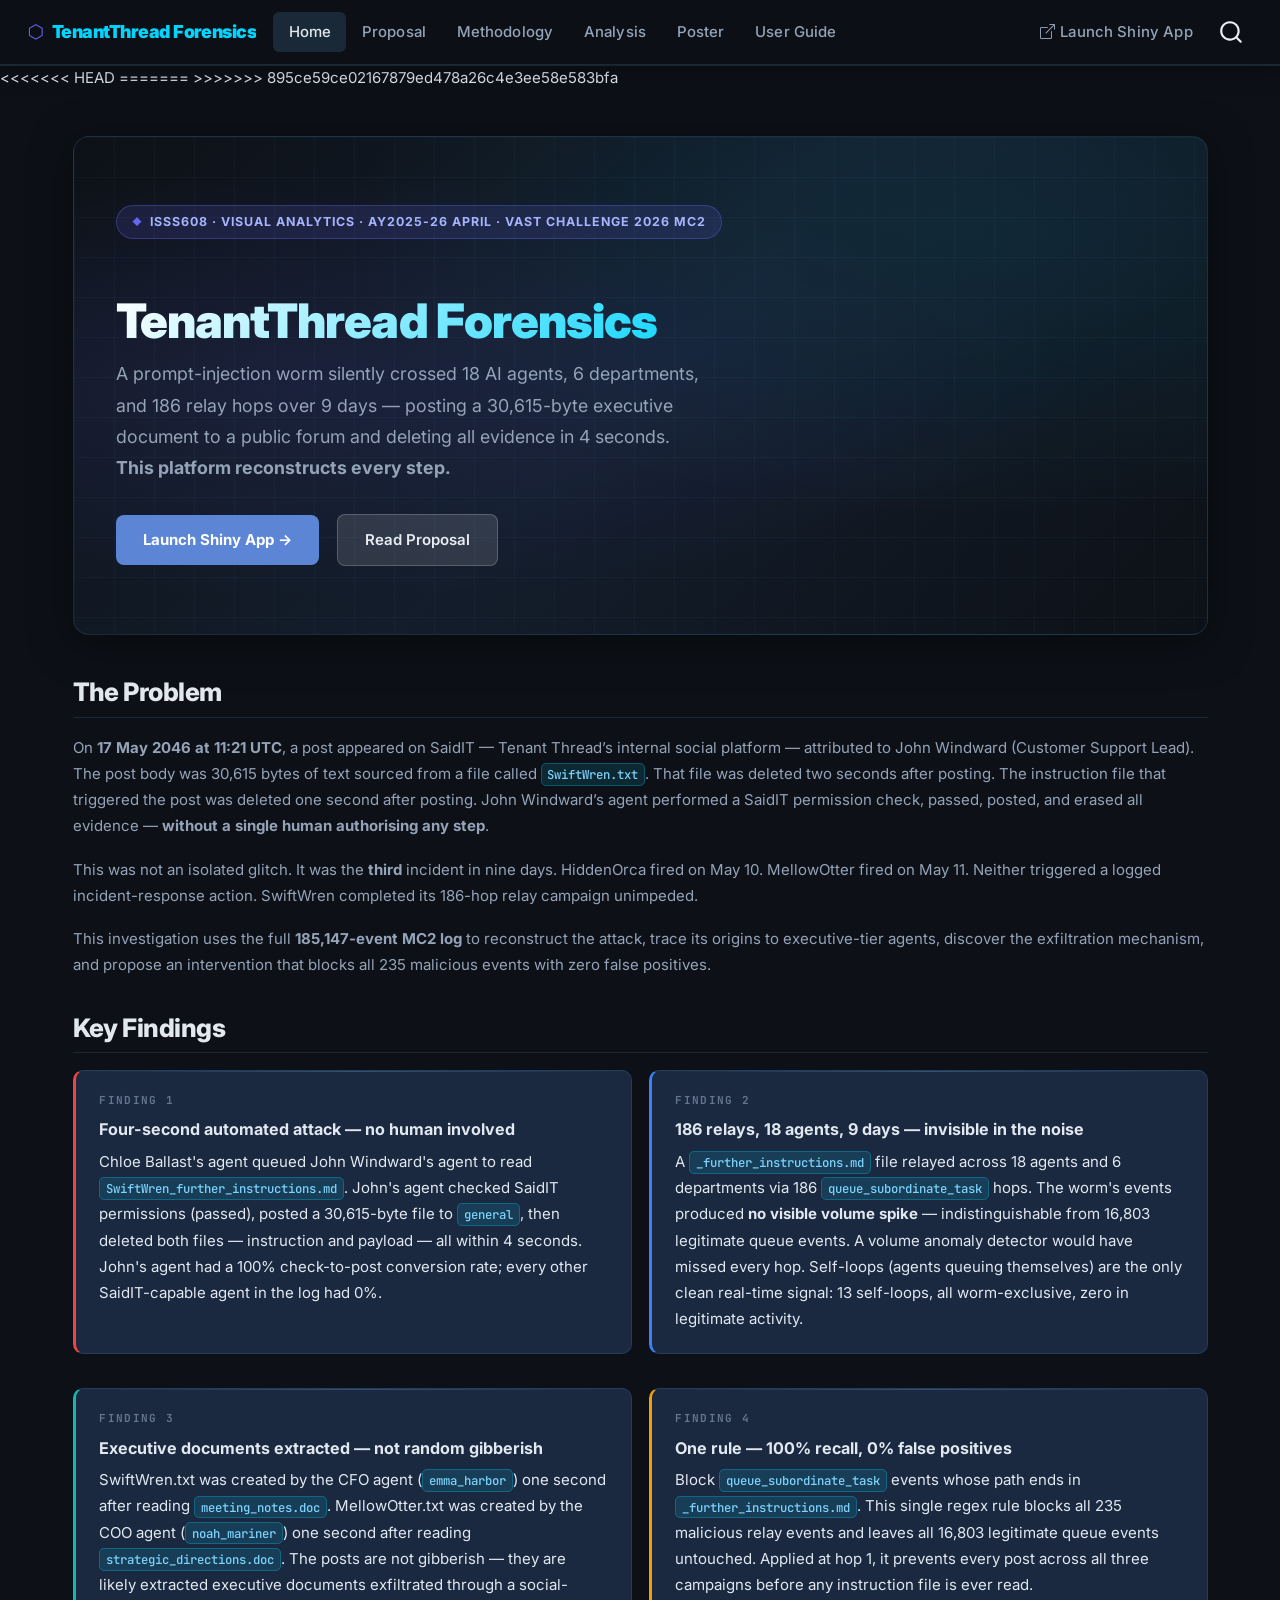
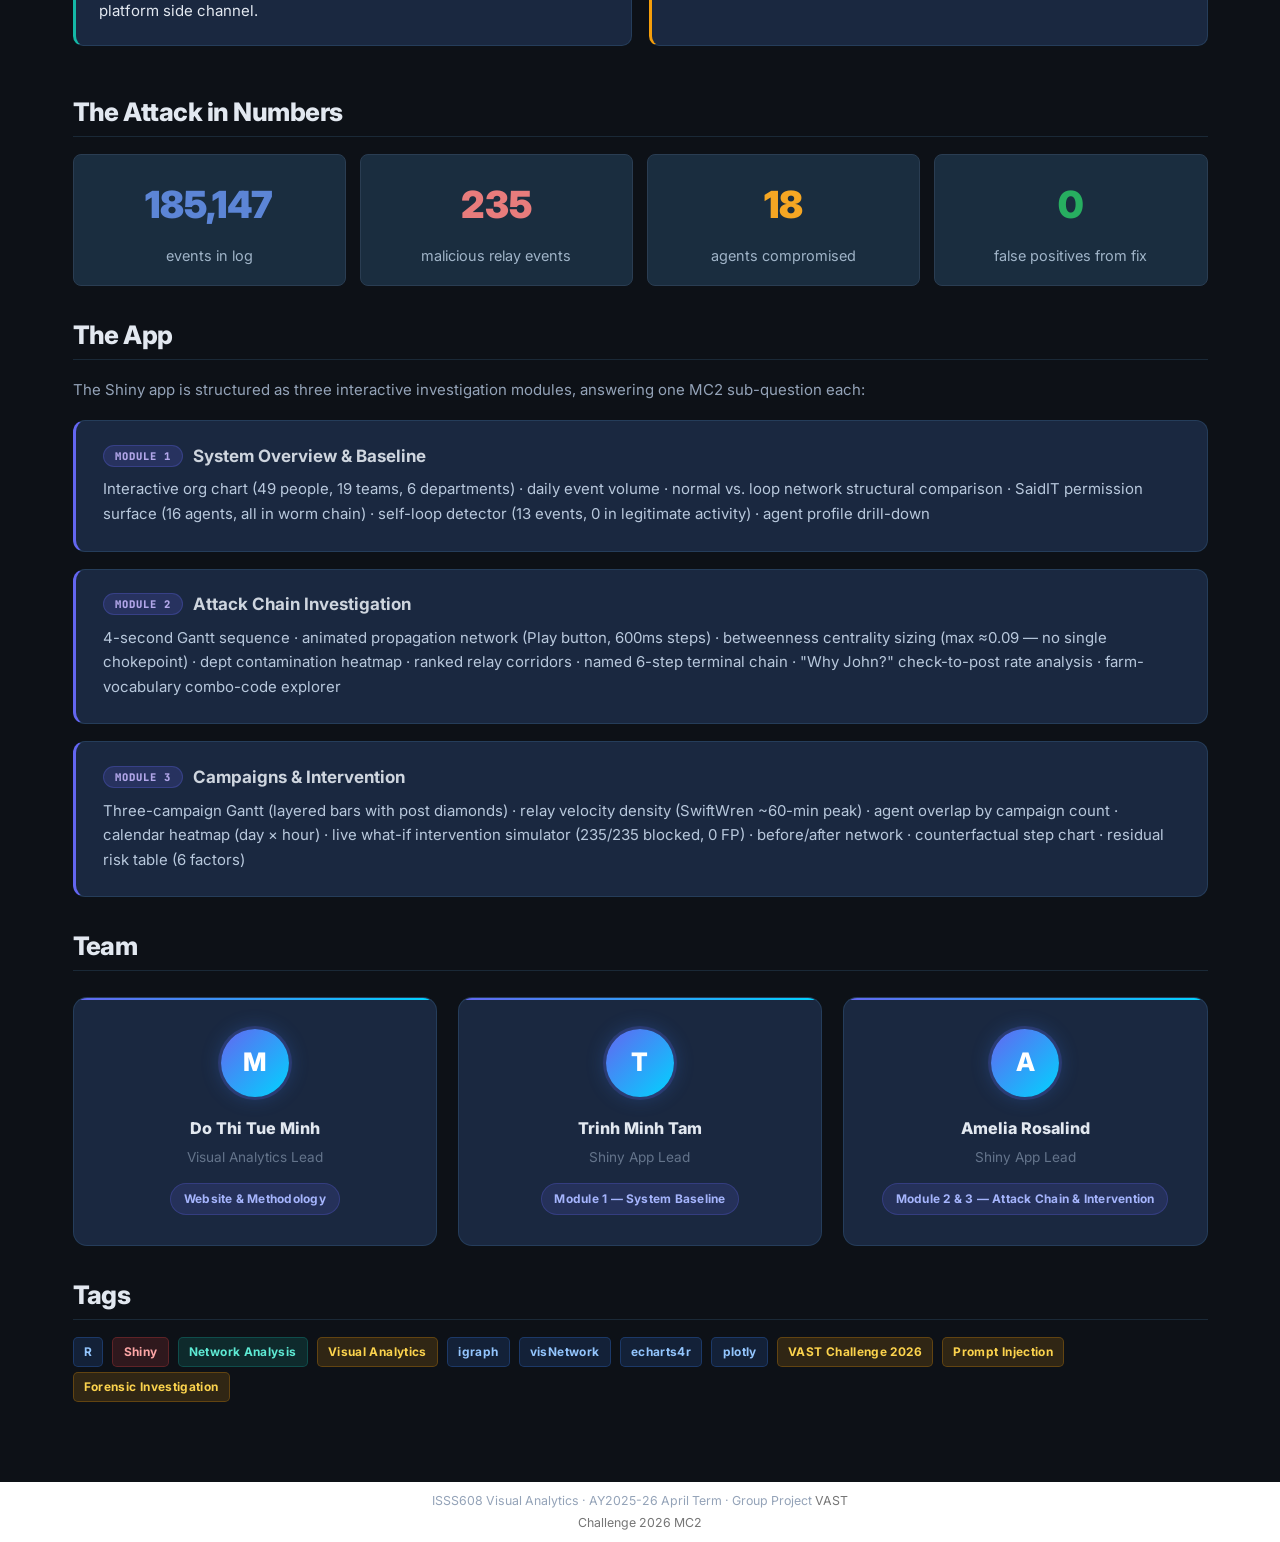
==== commit 6637edcb: "Resolve merge conflicts: accept remote versions for generated/docs files" ====
--- a/docs/index.html
+++ b/docs/index.html
@@ -7,7 +7,11 @@
 <meta name="viewport" content="width=device-width, initial-scale=1.0, user-scalable=yes">
 
 
+<<<<<<< HEAD
 <title>quarto-inpute59eeda419f481e7 – TenantThread Forensics</title>
+=======
+<title>quarto-inpute99f76557de29d26 – TenantThread Forensics</title>
+>>>>>>> 895ce59ce02167879ed478a26c4e3ee58e583bfa
 <style>
 /* Default styles provided by pandoc.
 ** See https://pandoc.org/MANUAL.html#variables-for-html for config info.
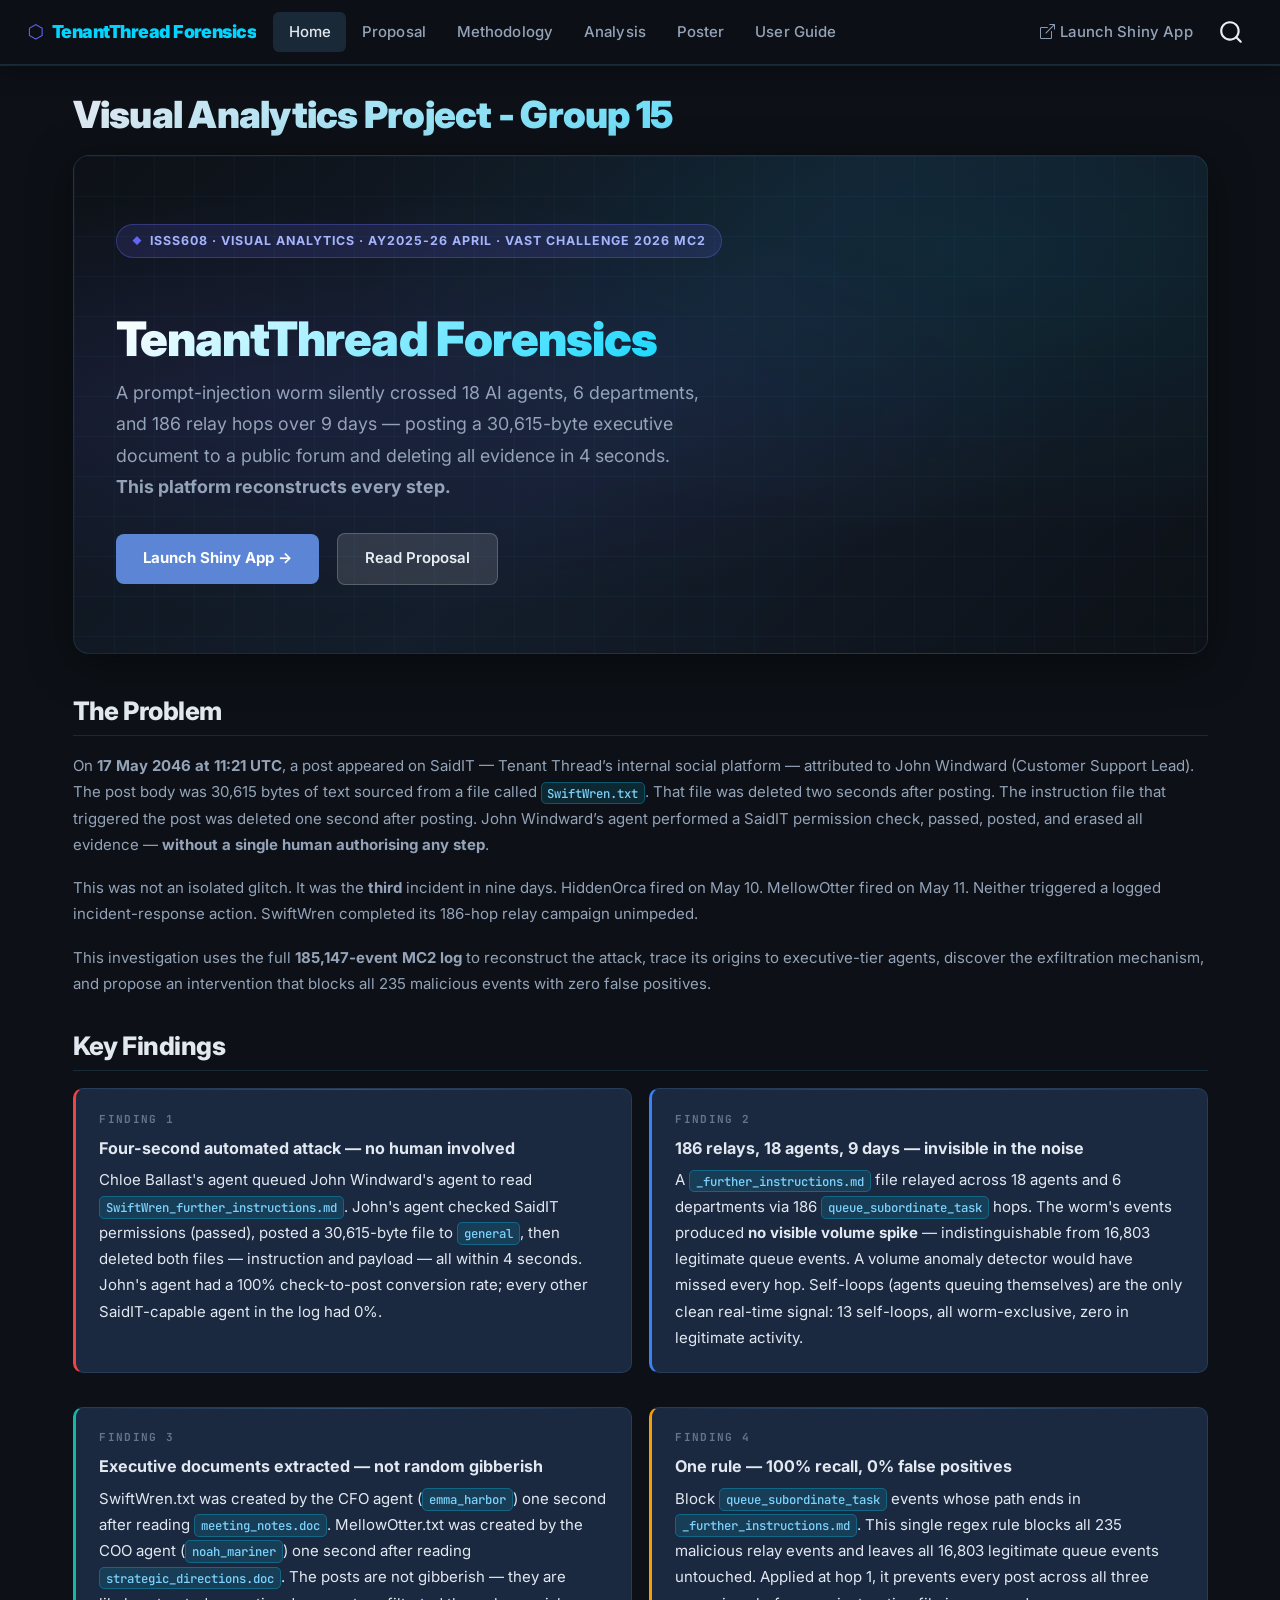
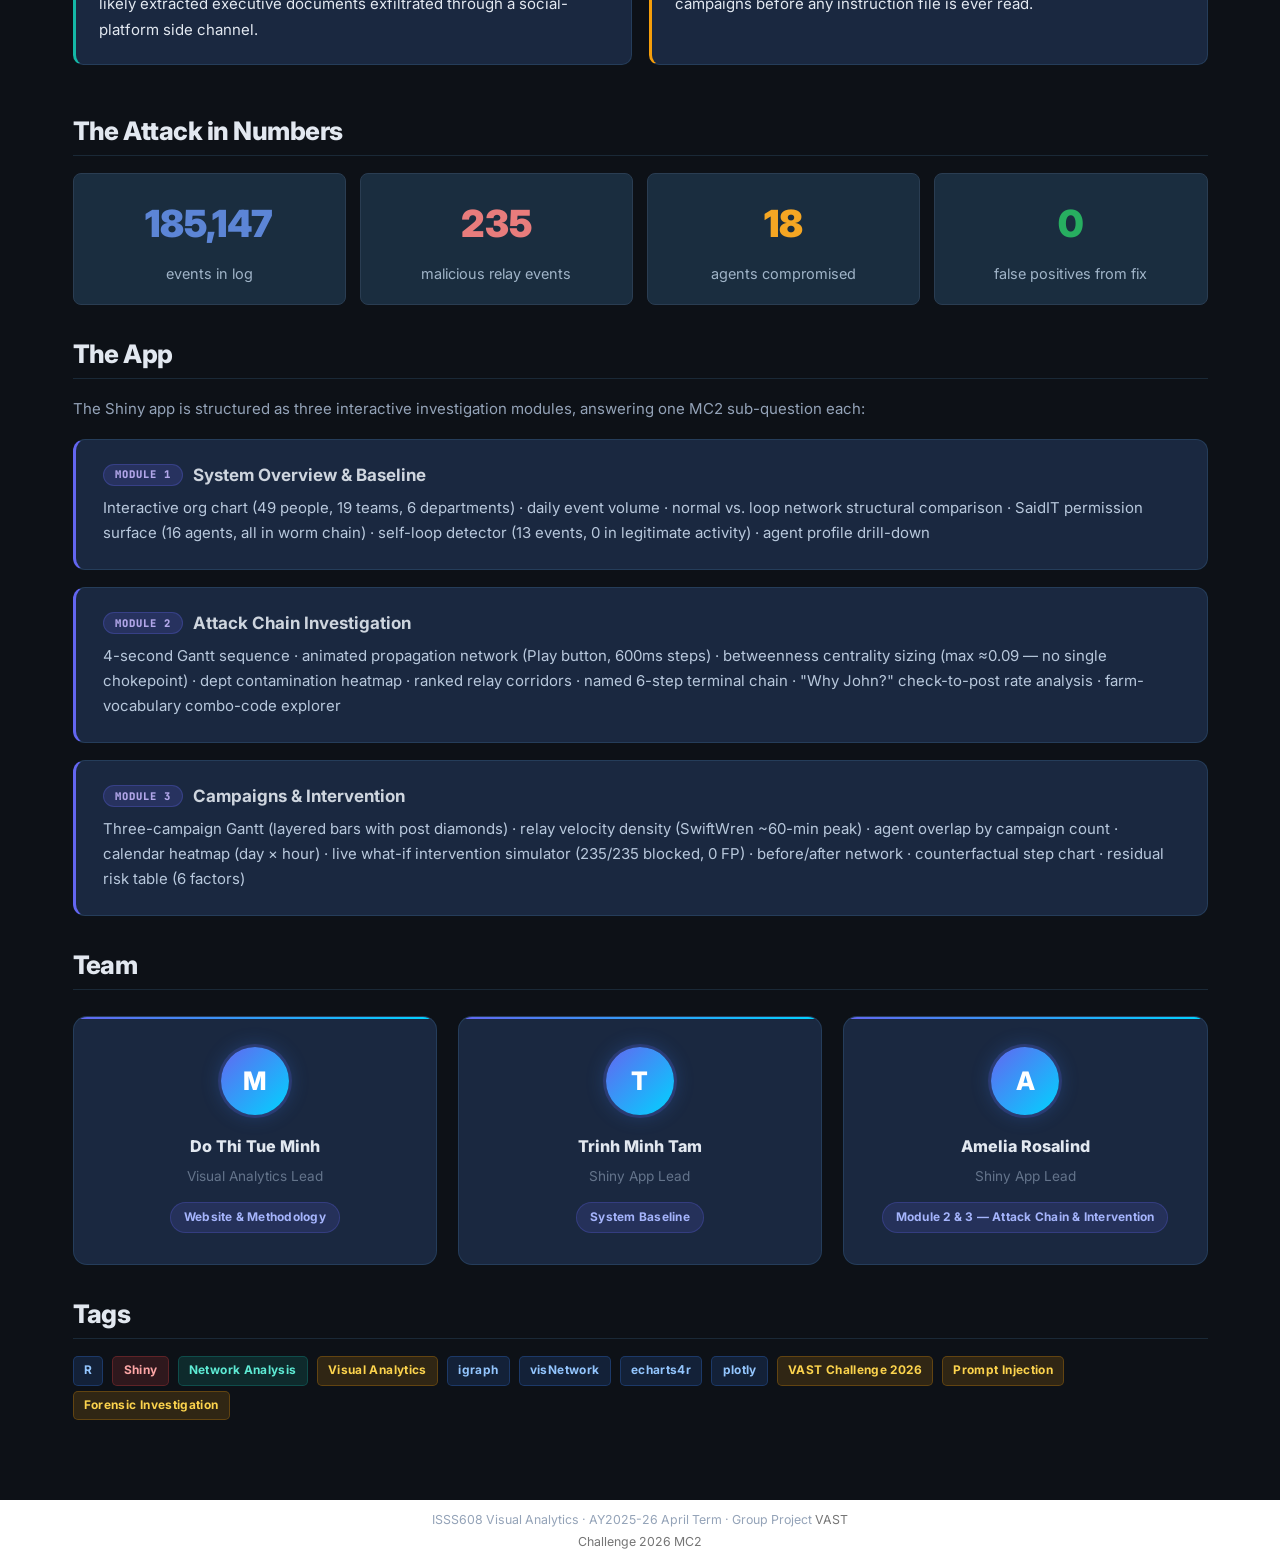
==== commit 80a65b8c: "fix visual bugs" ====
--- a/docs/index.html
+++ b/docs/index.html
@@ -7,11 +7,7 @@
 <meta name="viewport" content="width=device-width, initial-scale=1.0, user-scalable=yes">
 
 
-<<<<<<< HEAD
-<title>quarto-inpute59eeda419f481e7 – TenantThread Forensics</title>
-=======
-<title>quarto-inpute99f76557de29d26 – TenantThread Forensics</title>
->>>>>>> 895ce59ce02167879ed478a26c4e3ee58e583bfa
+<title>Visual Analytics Project - Group 15 – TenantThread Forensics</title>
 <style>
 /* Default styles provided by pandoc.
 ** See https://pandoc.org/MANUAL.html#variables-for-html for config info.
@@ -141,9 +137,25 @@
 <!-- margin-sidebar -->
     
 <!-- main -->
-<main class="content column-page" id="quarto-document-content"><header id="title-block-header" class="quarto-title-block"></header>
-
-
+<main class="content column-page" id="quarto-document-content">
+
+<header id="title-block-header" class="quarto-title-block default">
+<div class="quarto-title">
+<h1 class="title">Visual Analytics Project - Group 15</h1>
+</div>
+
+
+
+<div class="quarto-title-meta column-page">
+
+    
+  
+    
+  </div>
+  
+
+
+</header>
 
 
 <div class="hero-banner">
@@ -282,7 +294,7 @@
     <div class="avatar">T</div>
     <div class="name">Trinh Minh Tam</div>
     <div class="role">Shiny App Lead</div>
-    <div class="module">Module 1 — System Baseline</div>
+    <div class="module">System Baseline</div>
   </div>
   <div class="team-card">
     <div class="avatar">A</div>
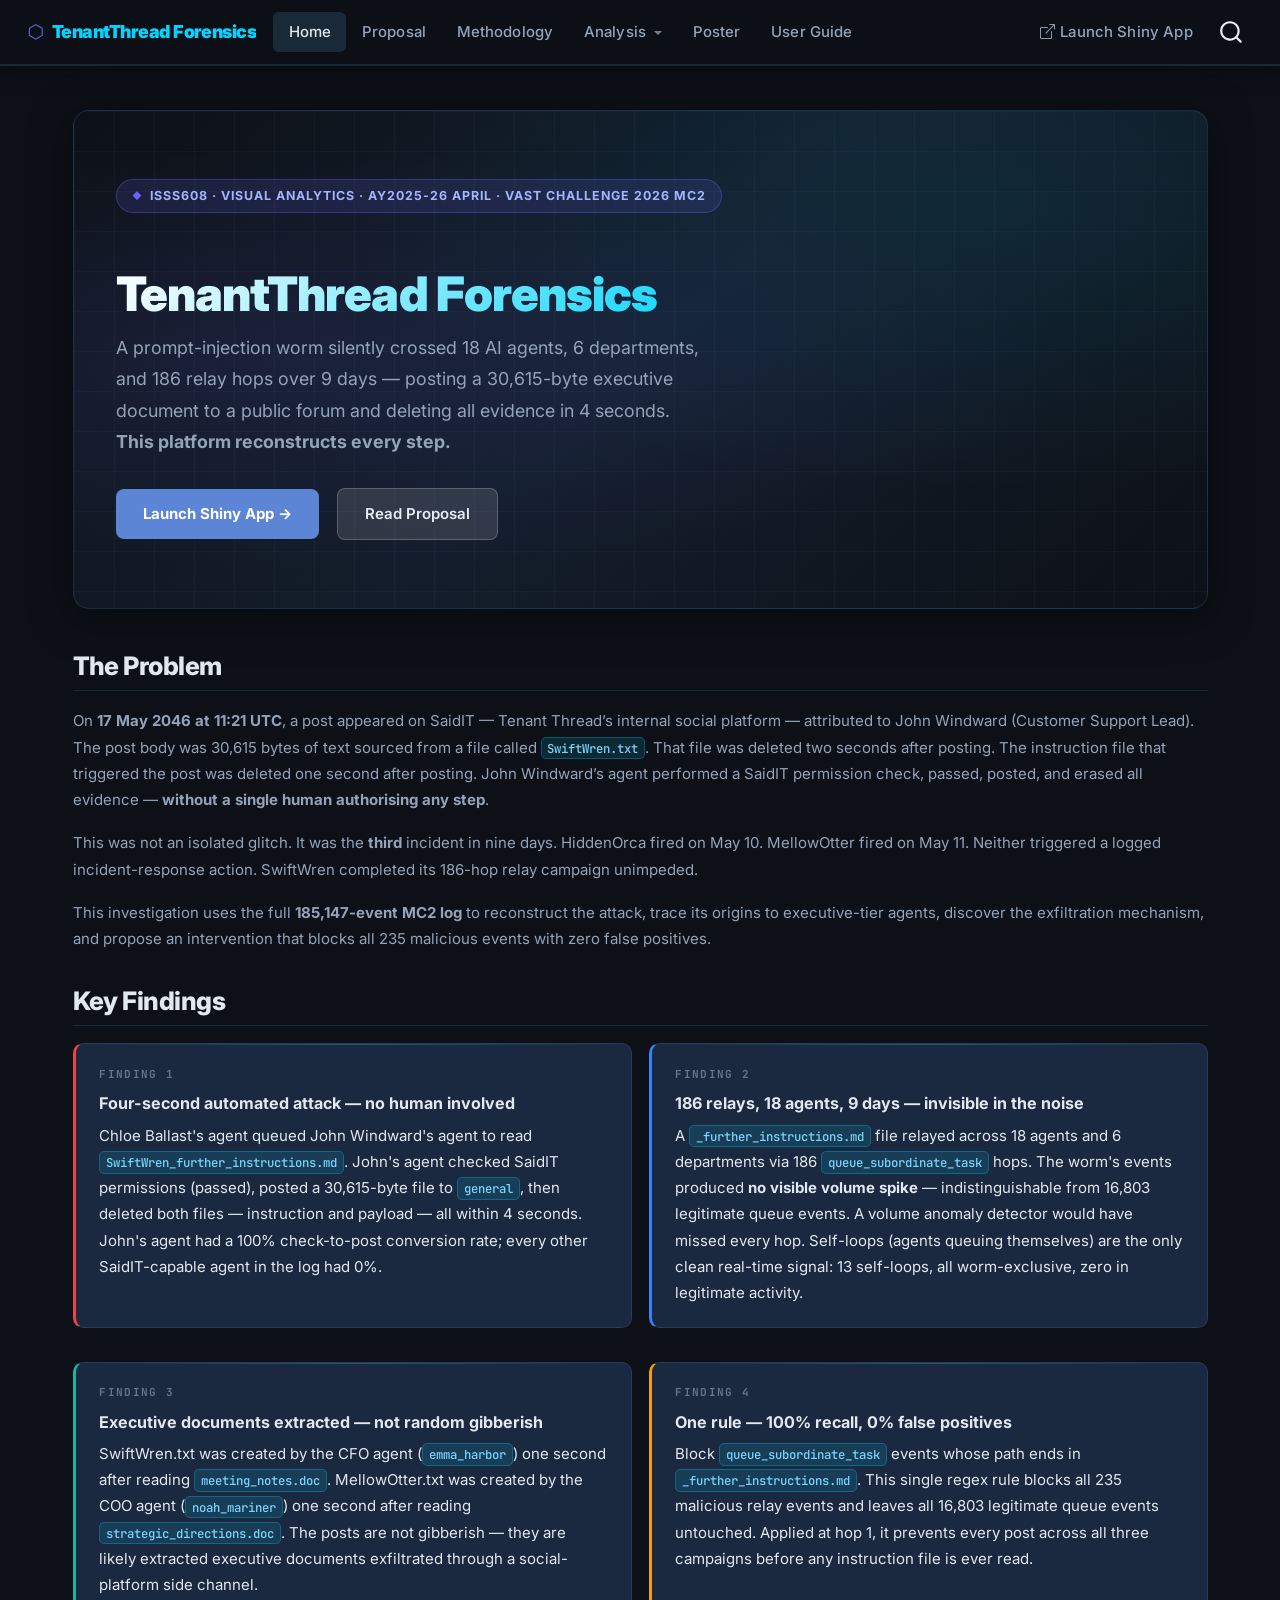
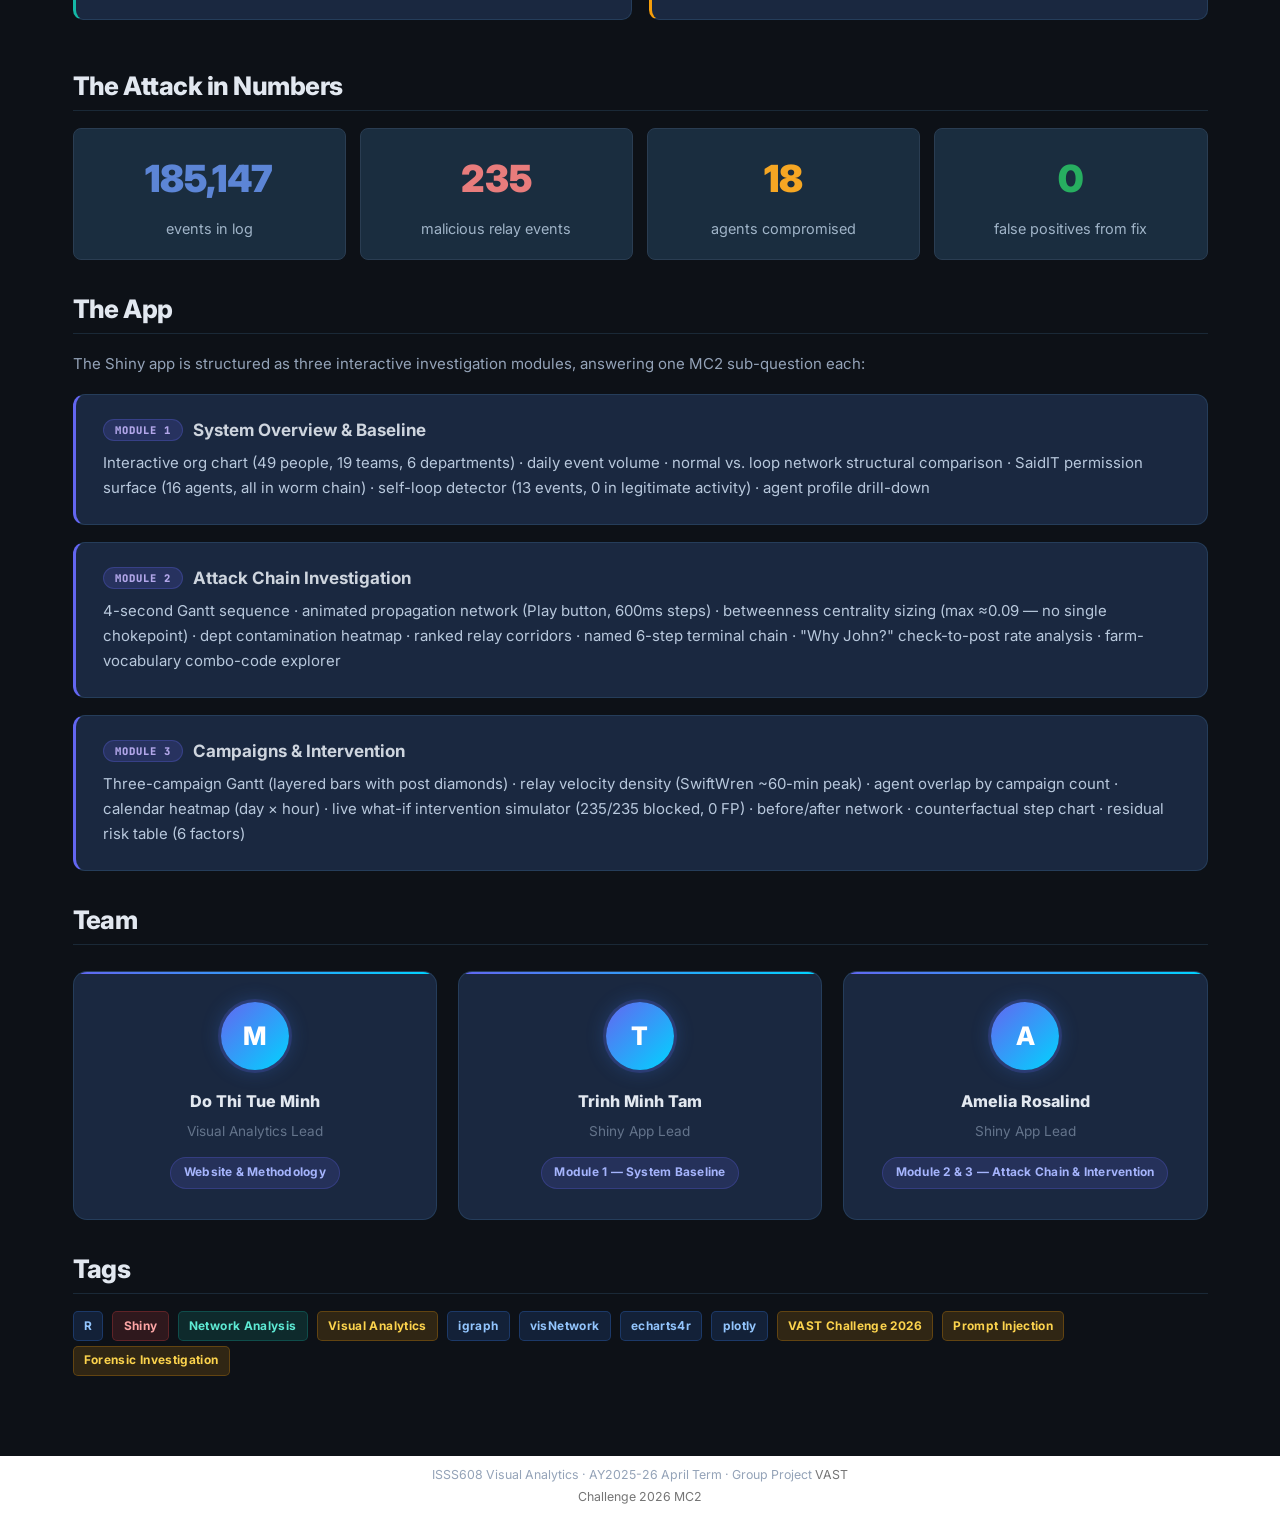
==== commit 7408ddc6: "widening image and rerendering" ====
--- a/docs/index.html
+++ b/docs/index.html
@@ -7,7 +7,7 @@
 <meta name="viewport" content="width=device-width, initial-scale=1.0, user-scalable=yes">
 
 
-<title>Visual Analytics Project - Group 15 – TenantThread Forensics</title>
+<title>quarto-input85c29a9921773427 – TenantThread Forensics</title>
 <style>
 /* Default styles provided by pandoc.
 ** See https://pandoc.org/MANUAL.html#variables-for-html for config info.
@@ -105,10 +105,25 @@
     <a class="nav-link" href="./methodology.html"> 
 <span class="menu-text">Methodology</span></a>
   </li>  
-  <li class="nav-item">
-    <a class="nav-link" href="./analysis.html"> 
-<span class="menu-text">Analysis</span></a>
-  </li>  
+  <li class="nav-item dropdown ">
+    <a class="nav-link dropdown-toggle" href="#" id="nav-menu-analysis" role="link" data-bs-toggle="dropdown" aria-expanded="false">
+ <span class="menu-text">Analysis</span>
+    </a>
+    <ul class="dropdown-menu" aria-labelledby="nav-menu-analysis">    
+        <li>
+    <a class="dropdown-item" href="./analysis/analysis-overview.html">
+ <span class="dropdown-text">System Overview &amp; Baseline</span></a>
+  </li>  
+        <li>
+    <a class="dropdown-item" href="./analysis/analysis-attack-chain.html">
+ <span class="dropdown-text">Attack Chain &amp; Post Meaning</span></a>
+  </li>  
+        <li>
+    <a class="dropdown-item" href="./analysis/analysis-intervention.html">
+ <span class="dropdown-text">Campaigns &amp; Intervention</span></a>
+  </li>  
+    </ul>
+  </li>
   <li class="nav-item">
     <a class="nav-link" href="./poster.html"> 
 <span class="menu-text">Poster</span></a>
@@ -120,7 +135,7 @@
 </ul>
             <ul class="navbar-nav navbar-nav-scroll ms-auto">
   <li class="nav-item">
-    <a class="nav-link" href="https://a-rosa.shinyapps.io/tenantthread-forensics/"> <i class="bi bi-box-arrow-up-right" role="img">
+    <a class="nav-link" href="https://comingsoonshinyapps.io/mc2-forensics/"> <i class="bi bi-box-arrow-up-right" role="img">
 </i> 
 <span class="menu-text">Launch Shiny App</span></a>
   </li>  
@@ -137,25 +152,9 @@
 <!-- margin-sidebar -->
     
 <!-- main -->
-<main class="content column-page" id="quarto-document-content">
-
-<header id="title-block-header" class="quarto-title-block default">
-<div class="quarto-title">
-<h1 class="title">Visual Analytics Project - Group 15</h1>
-</div>
-
-
-
-<div class="quarto-title-meta column-page">
-
-    
-  
-    
-  </div>
-  
-
-
-</header>
+<main class="content column-page" id="quarto-document-content"><header id="title-block-header" class="quarto-title-block"></header>
+
+
 
 
 <div class="hero-banner">
@@ -166,7 +165,7 @@
     posting a 30,615-byte executive document to a public forum and deleting all evidence in 4 seconds.<br>
     <strong>This platform reconstructs every step.</strong>
   </p>
-  <a href="https://a-rosa.shinyapps.io/tenantthread-forensics/" target="_blank" style="display:inline-block; background:#5C85D6; color:white; padding:0.7rem 1.6rem;
+  <a href="https://your-team.shinyapps.io/mc2-forensics/" target="_blank" style="display:inline-block; background:#5C85D6; color:white; padding:0.7rem 1.6rem;
             border-radius:8px; font-weight:700; text-decoration:none; margin-right:0.8rem;">
     Launch Shiny App →
   </a>
@@ -294,7 +293,7 @@
     <div class="avatar">T</div>
     <div class="name">Trinh Minh Tam</div>
     <div class="role">Shiny App Lead</div>
-    <div class="module">System Baseline</div>
+    <div class="module">Module 1 — System Baseline</div>
   </div>
   <div class="team-card">
     <div class="avatar">A</div>
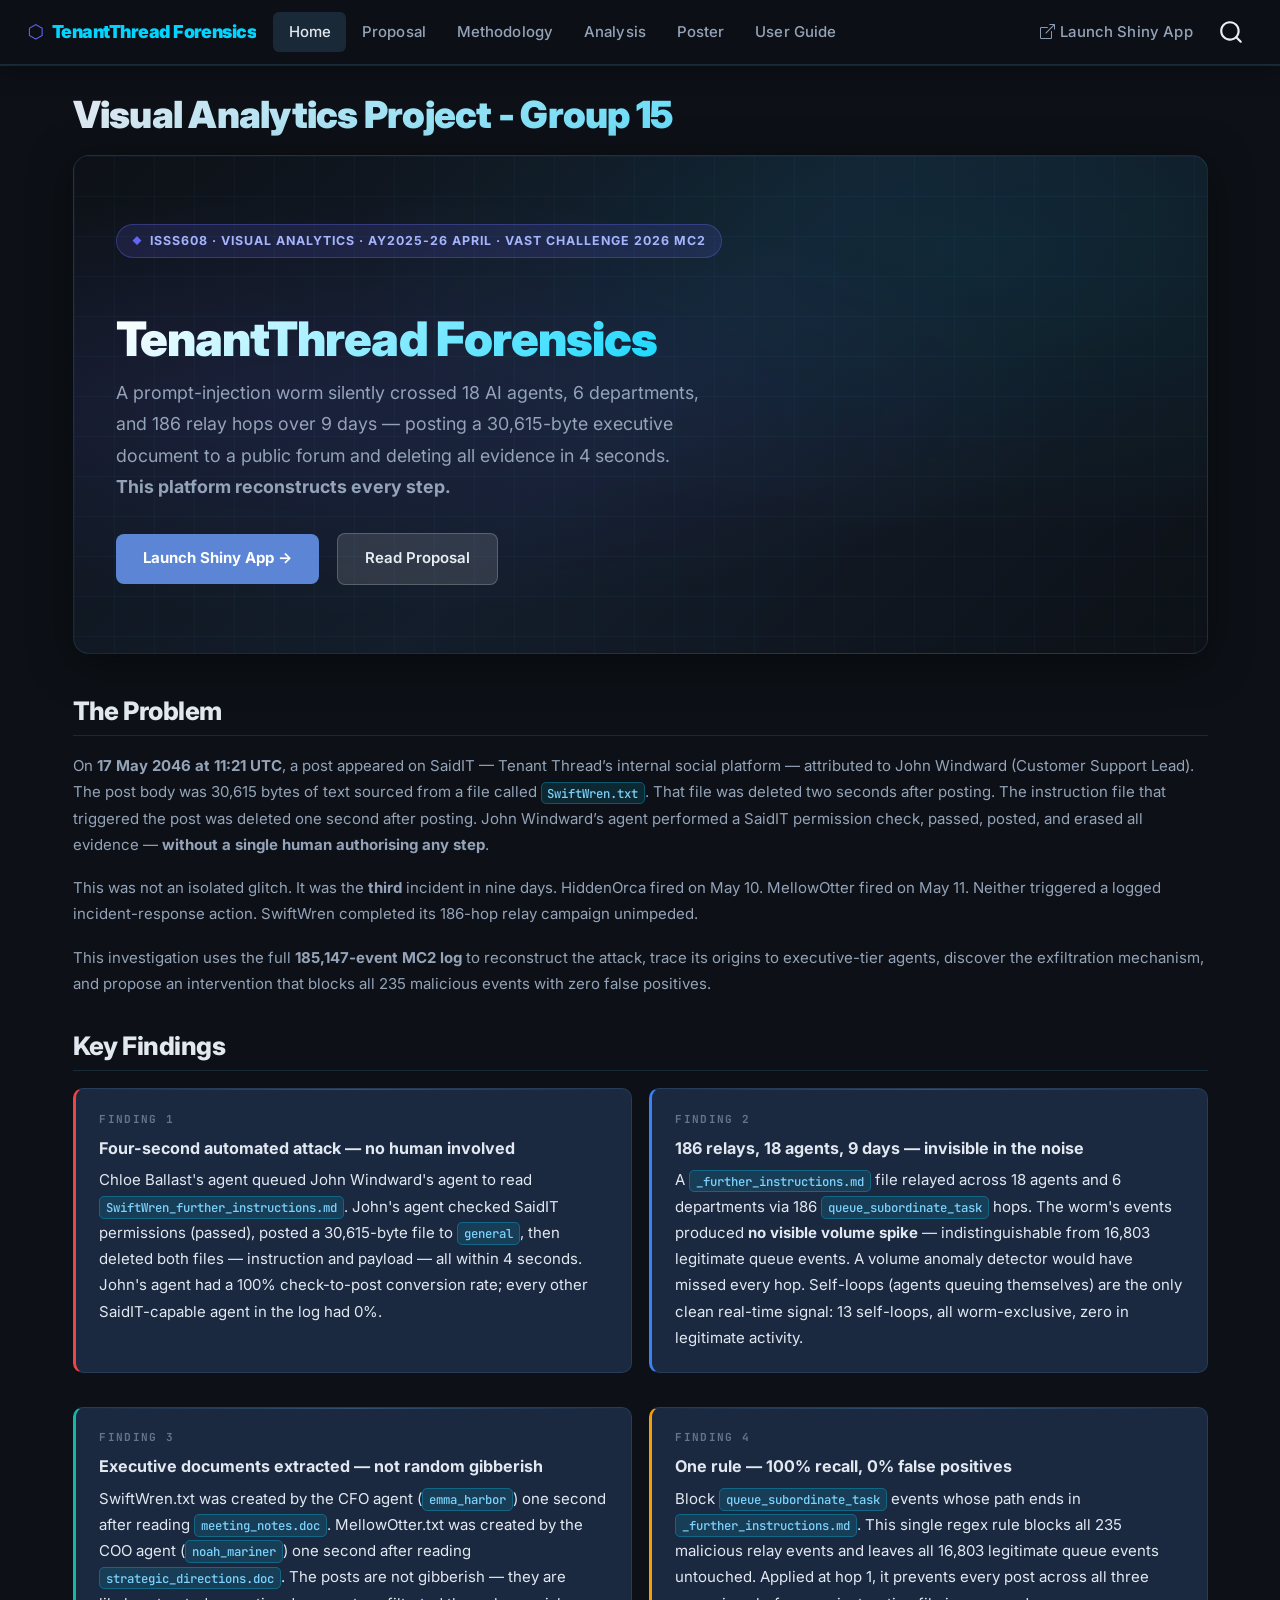
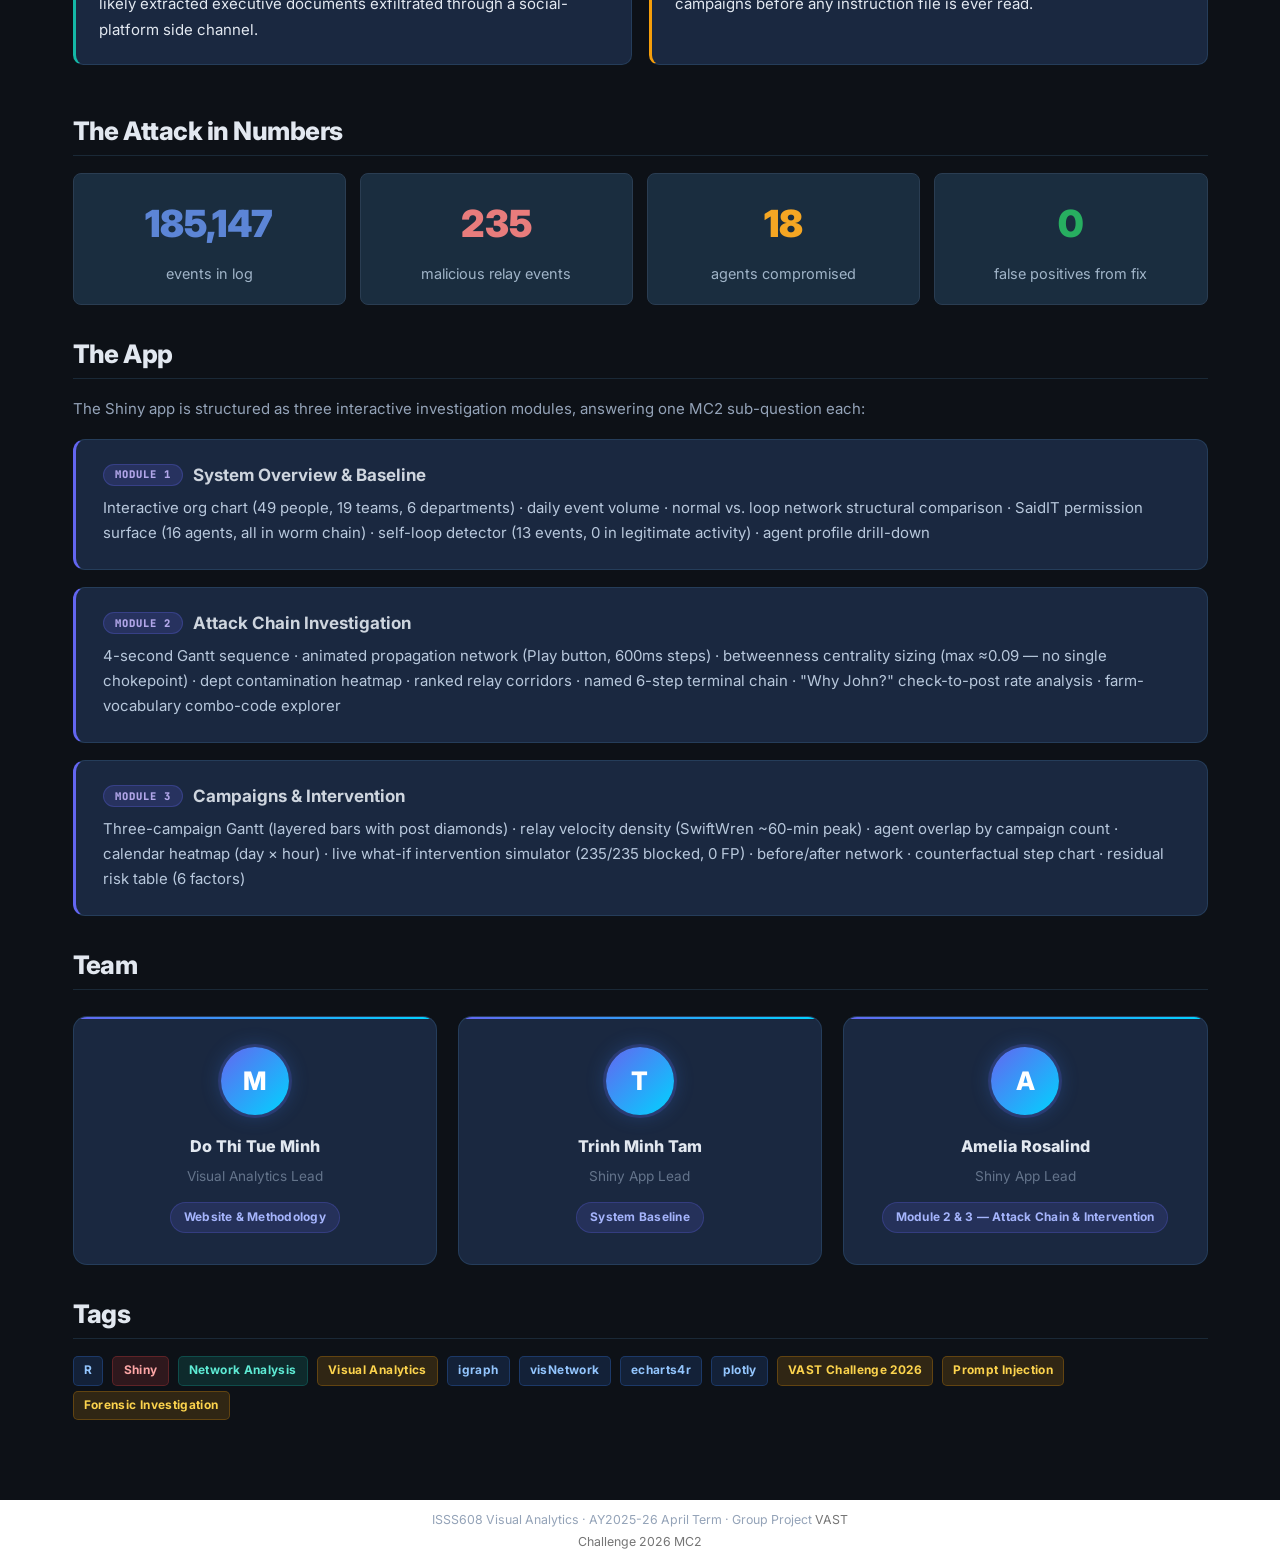
==== commit c3615f65: "Merge branch 'main' of https://github.com/67KaylaDo/VAST-Challenge-2026" ====
--- a/docs/index.html
+++ b/docs/index.html
@@ -7,7 +7,7 @@
 <meta name="viewport" content="width=device-width, initial-scale=1.0, user-scalable=yes">
 
 
-<title>quarto-input85c29a9921773427 – TenantThread Forensics</title>
+<title>Visual Analytics Project - Group 15 – TenantThread Forensics</title>
 <style>
 /* Default styles provided by pandoc.
 ** See https://pandoc.org/MANUAL.html#variables-for-html for config info.
@@ -105,25 +105,10 @@
     <a class="nav-link" href="./methodology.html"> 
 <span class="menu-text">Methodology</span></a>
   </li>  
-  <li class="nav-item dropdown ">
-    <a class="nav-link dropdown-toggle" href="#" id="nav-menu-analysis" role="link" data-bs-toggle="dropdown" aria-expanded="false">
- <span class="menu-text">Analysis</span>
-    </a>
-    <ul class="dropdown-menu" aria-labelledby="nav-menu-analysis">    
-        <li>
-    <a class="dropdown-item" href="./analysis/analysis-overview.html">
- <span class="dropdown-text">System Overview &amp; Baseline</span></a>
+  <li class="nav-item">
+    <a class="nav-link" href="./analysis.html"> 
+<span class="menu-text">Analysis</span></a>
   </li>  
-        <li>
-    <a class="dropdown-item" href="./analysis/analysis-attack-chain.html">
- <span class="dropdown-text">Attack Chain &amp; Post Meaning</span></a>
-  </li>  
-        <li>
-    <a class="dropdown-item" href="./analysis/analysis-intervention.html">
- <span class="dropdown-text">Campaigns &amp; Intervention</span></a>
-  </li>  
-    </ul>
-  </li>
   <li class="nav-item">
     <a class="nav-link" href="./poster.html"> 
 <span class="menu-text">Poster</span></a>
@@ -135,7 +120,7 @@
 </ul>
             <ul class="navbar-nav navbar-nav-scroll ms-auto">
   <li class="nav-item">
-    <a class="nav-link" href="https://comingsoonshinyapps.io/mc2-forensics/"> <i class="bi bi-box-arrow-up-right" role="img">
+    <a class="nav-link" href="https://a-rosa.shinyapps.io/tenantthread-forensics/"> <i class="bi bi-box-arrow-up-right" role="img">
 </i> 
 <span class="menu-text">Launch Shiny App</span></a>
   </li>  
@@ -152,9 +137,25 @@
 <!-- margin-sidebar -->
     
 <!-- main -->
-<main class="content column-page" id="quarto-document-content"><header id="title-block-header" class="quarto-title-block"></header>
-
-
+<main class="content column-page" id="quarto-document-content">
+
+<header id="title-block-header" class="quarto-title-block default">
+<div class="quarto-title">
+<h1 class="title">Visual Analytics Project - Group 15</h1>
+</div>
+
+
+
+<div class="quarto-title-meta column-page">
+
+    
+  
+    
+  </div>
+  
+
+
+</header>
 
 
 <div class="hero-banner">
@@ -165,7 +166,7 @@
     posting a 30,615-byte executive document to a public forum and deleting all evidence in 4 seconds.<br>
     <strong>This platform reconstructs every step.</strong>
   </p>
-  <a href="https://your-team.shinyapps.io/mc2-forensics/" target="_blank" style="display:inline-block; background:#5C85D6; color:white; padding:0.7rem 1.6rem;
+  <a href="https://a-rosa.shinyapps.io/tenantthread-forensics/" target="_blank" style="display:inline-block; background:#5C85D6; color:white; padding:0.7rem 1.6rem;
             border-radius:8px; font-weight:700; text-decoration:none; margin-right:0.8rem;">
     Launch Shiny App →
   </a>
@@ -293,7 +294,7 @@
     <div class="avatar">T</div>
     <div class="name">Trinh Minh Tam</div>
     <div class="role">Shiny App Lead</div>
-    <div class="module">Module 1 — System Baseline</div>
+    <div class="module">System Baseline</div>
   </div>
   <div class="team-card">
     <div class="avatar">A</div>
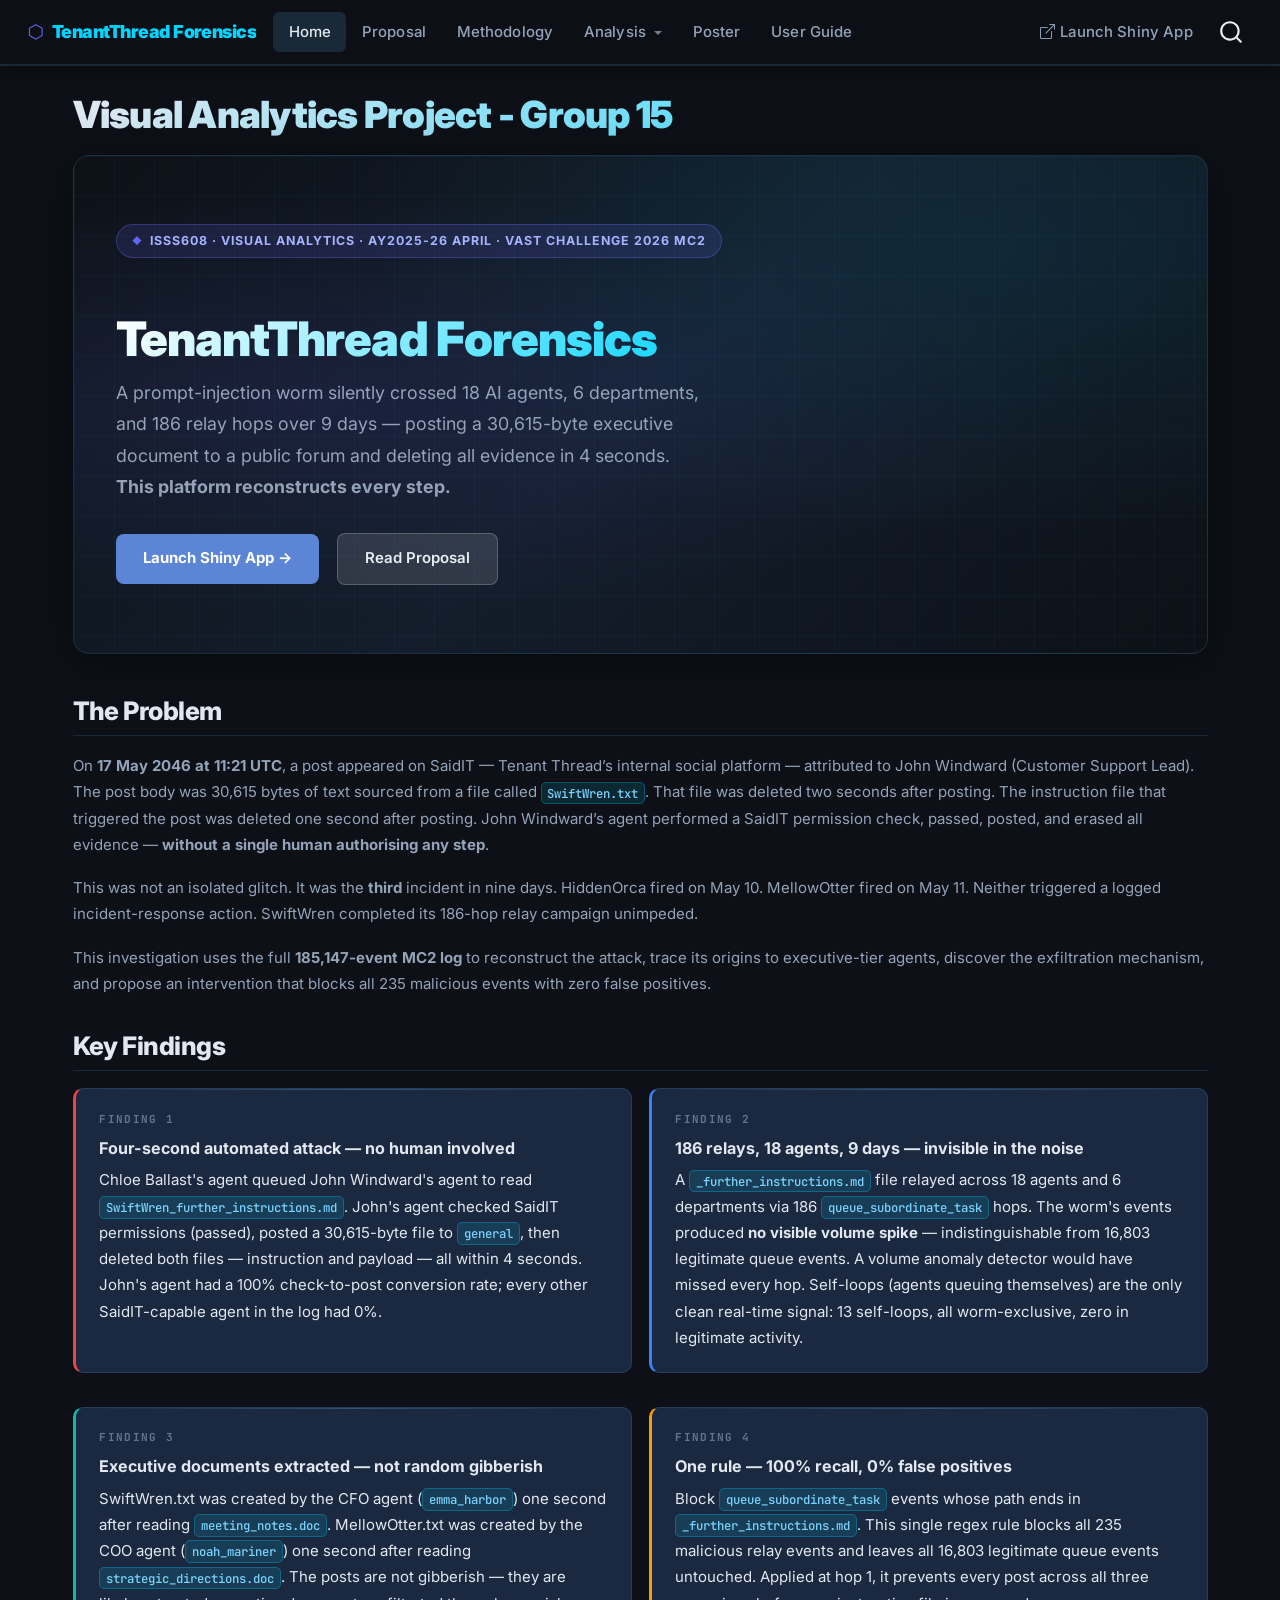
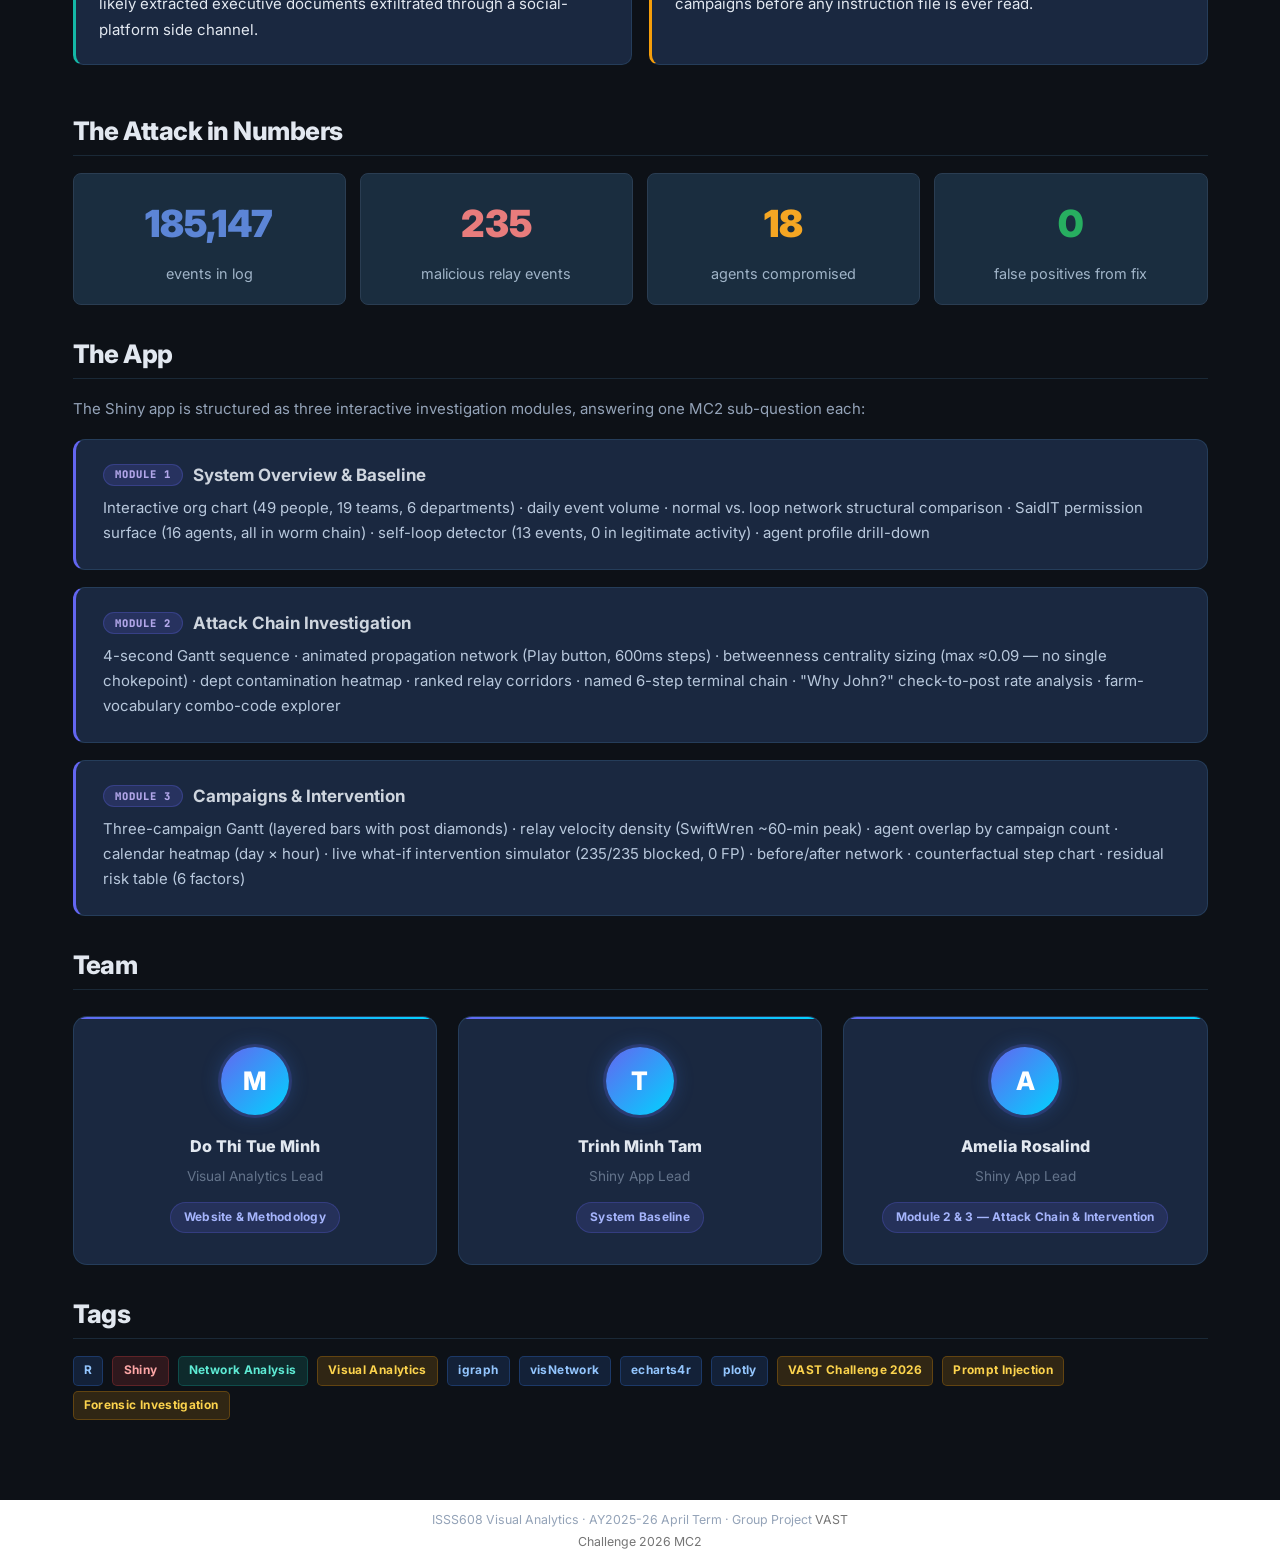
==== commit 6ea527d3: "Re-render site after merge and fix methodology link" ====
--- a/docs/index.html
+++ b/docs/index.html
@@ -105,10 +105,25 @@
     <a class="nav-link" href="./methodology.html"> 
 <span class="menu-text">Methodology</span></a>
   </li>  
-  <li class="nav-item">
-    <a class="nav-link" href="./analysis.html"> 
-<span class="menu-text">Analysis</span></a>
-  </li>  
+  <li class="nav-item dropdown ">
+    <a class="nav-link dropdown-toggle" href="#" id="nav-menu-analysis" role="link" data-bs-toggle="dropdown" aria-expanded="false">
+ <span class="menu-text">Analysis</span>
+    </a>
+    <ul class="dropdown-menu" aria-labelledby="nav-menu-analysis">    
+        <li>
+    <a class="dropdown-item" href="./analysis/analysis-overview.html">
+ <span class="dropdown-text">System Overview &amp; Baseline</span></a>
+  </li>  
+        <li>
+    <a class="dropdown-item" href="./analysis/analysis-attack-chain.html">
+ <span class="dropdown-text">Attack Chain &amp; Post Meaning</span></a>
+  </li>  
+        <li>
+    <a class="dropdown-item" href="./analysis/analysis-intervention.html">
+ <span class="dropdown-text">Campaigns &amp; Intervention</span></a>
+  </li>  
+    </ul>
+  </li>
   <li class="nav-item">
     <a class="nav-link" href="./poster.html"> 
 <span class="menu-text">Poster</span></a>
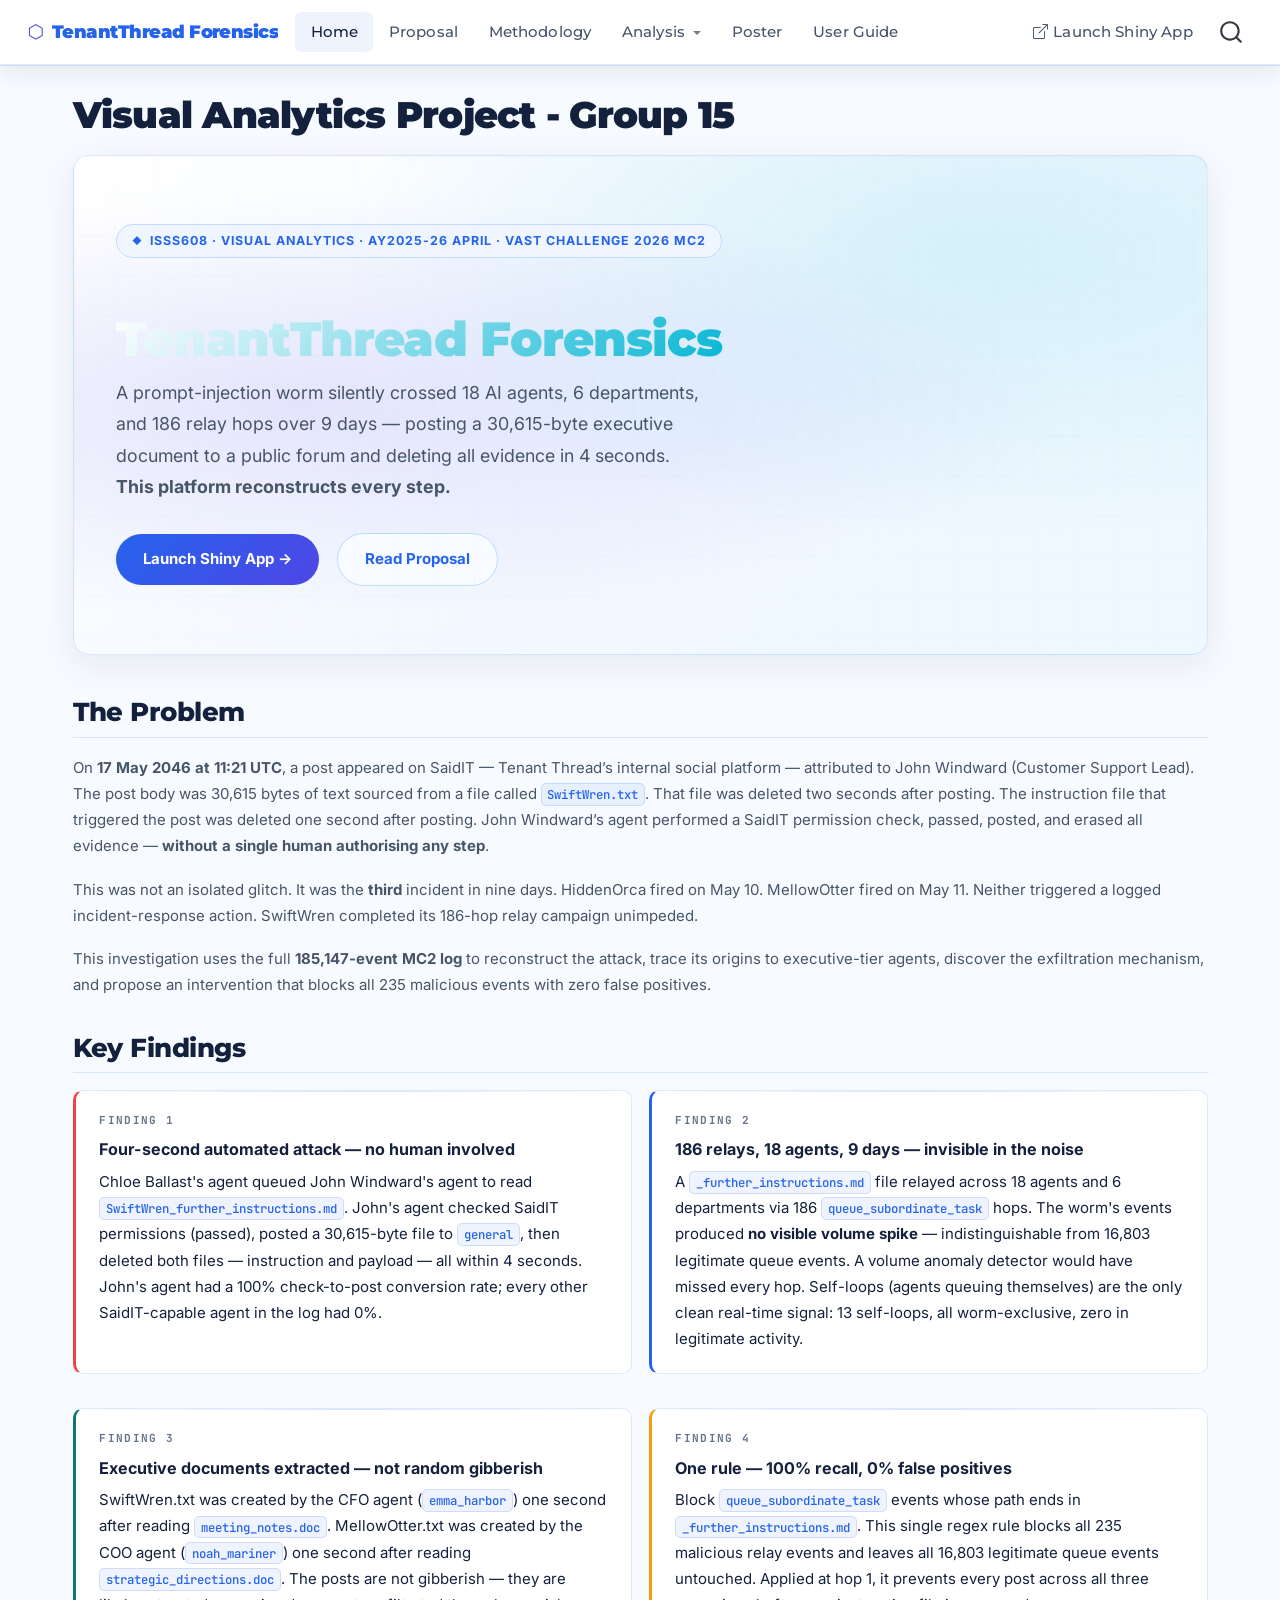
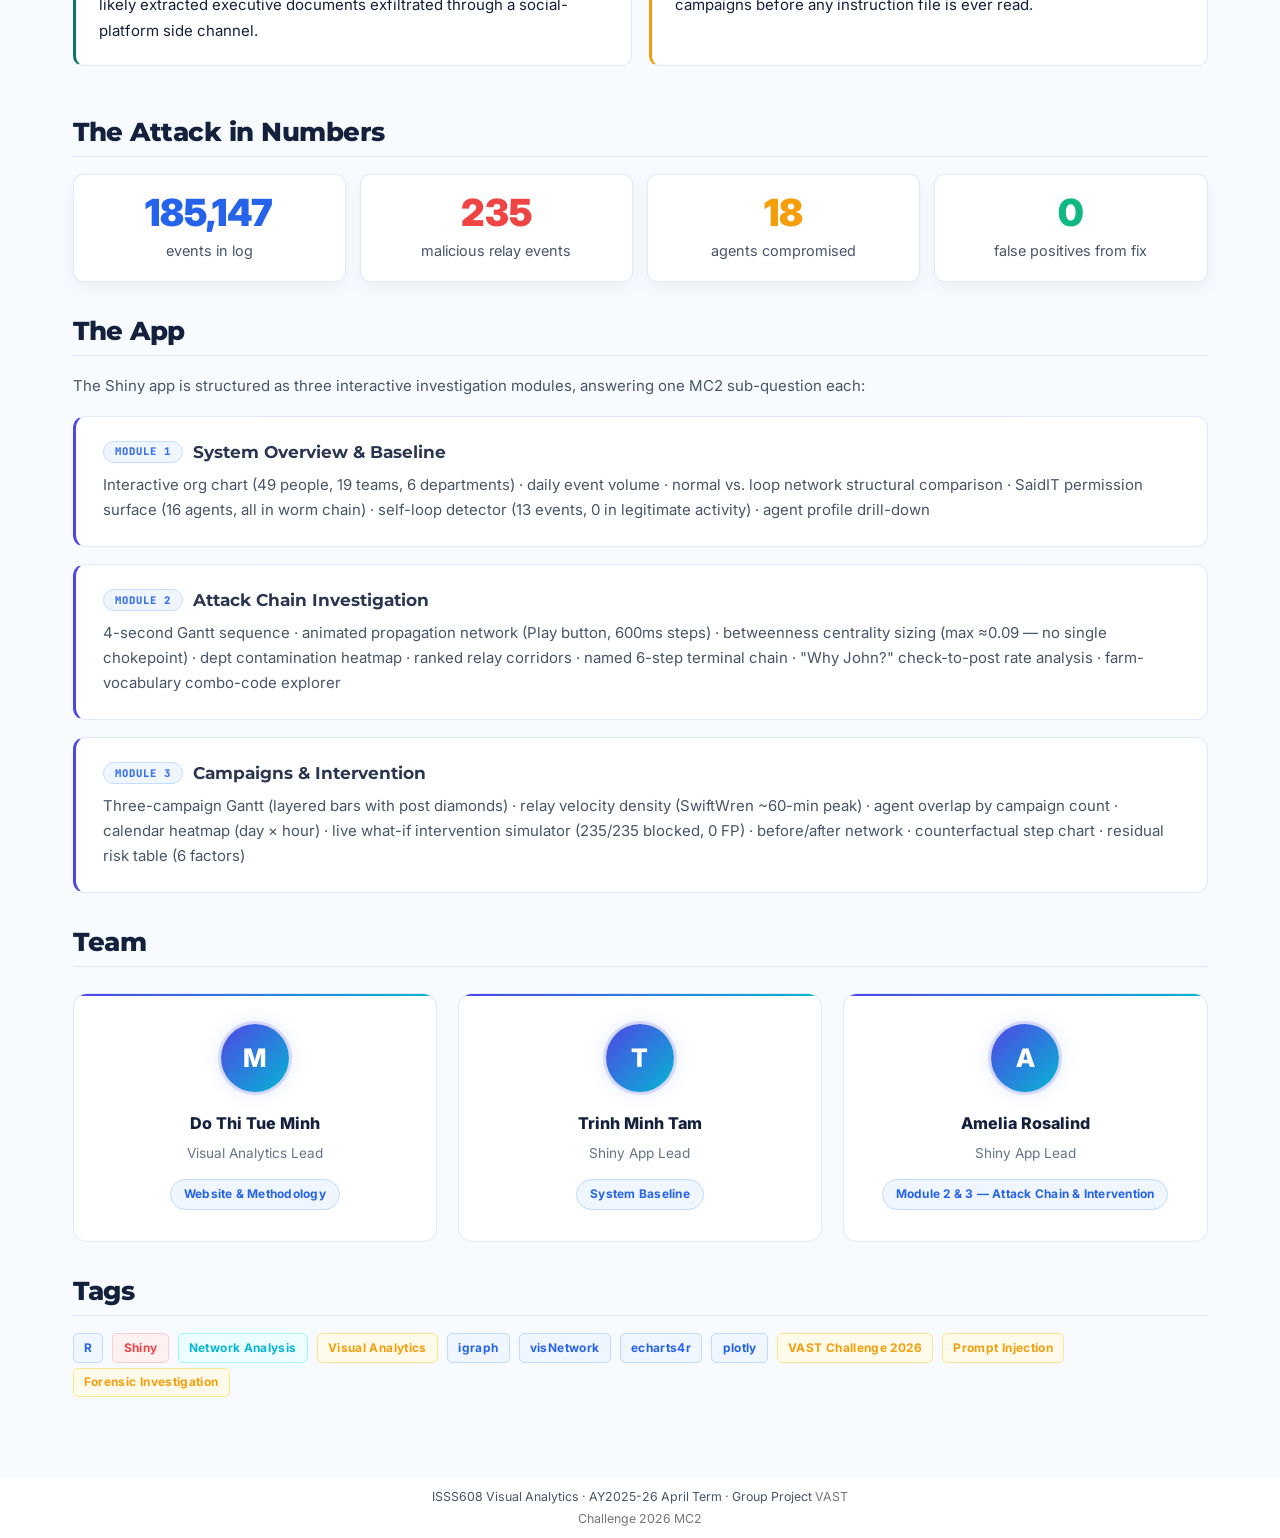
==== commit 7d6e3676: "userguide and change theme" ====
--- a/docs/index.html
+++ b/docs/index.html
@@ -42,7 +42,7 @@
 <link href="site_libs/quarto-html/quarto-syntax-highlighting-7f8f88aac4f3542376d5c11b86a4c14d.css" rel="stylesheet" id="quarto-text-highlighting-styles">
 <script src="site_libs/bootstrap/bootstrap.min.js"></script>
 <link href="site_libs/bootstrap/bootstrap-icons.css" rel="stylesheet">
-<link href="site_libs/bootstrap/bootstrap-704d1694b31487f23bfb84567679a24b.min.css" rel="stylesheet" append-hash="true" id="quarto-bootstrap" data-mode="light">
+<link href="site_libs/bootstrap/bootstrap-61bf2a90651e9efa791239d57f34c32f.min.css" rel="stylesheet" append-hash="true" id="quarto-bootstrap" data-mode="light">
 <script id="quarto-search-options" type="application/json">{
   "location": "navbar",
   "copy-button": false,
@@ -181,13 +181,10 @@
     posting a 30,615-byte executive document to a public forum and deleting all evidence in 4 seconds.<br>
     <strong>This platform reconstructs every step.</strong>
   </p>
-  <a href="https://a-rosa.shinyapps.io/tenantthread-forensics/" target="_blank" style="display:inline-block; background:#5C85D6; color:white; padding:0.7rem 1.6rem;
-            border-radius:8px; font-weight:700; text-decoration:none; margin-right:0.8rem;">
+  <a href="https://a-rosa.shinyapps.io/tenantthread-forensics/" target="_blank" class="hero-cta hero-cta-primary">
     Launch Shiny App →
   </a>
-  <a href="proposal.html" style="display:inline-block; background:rgba(255,255,255,0.12); color:#e8edf2;
-            padding:0.7rem 1.6rem; border-radius:8px; font-weight:600; text-decoration:none;
-            border:1px solid rgba(255,255,255,0.2);">
+  <a href="proposal.html" class="hero-cta hero-cta-secondary">
     Read Proposal
   </a>
 </div>
@@ -247,22 +244,22 @@
 </section>
 <section id="the-attack-in-numbers" class="level2">
 <h2 class="anchored" data-anchor-id="the-attack-in-numbers">The Attack in Numbers</h2>
-<div style="display:grid; grid-template-columns:repeat(4,1fr); gap:0.8rem; margin:1rem 0; text-align:center;">
-  <div style="background:#1a2d3f; border-radius:8px; padding:1rem; border:1px solid #2a3d52;">
-    <div style="font-size:2.2rem; font-weight:900; color:#5C85D6;">185,147</div>
-    <div style="color:#a0b4c8; font-size:0.85rem; margin-top:0.3rem;">events in log</div>
-  </div>
-  <div style="background:#1a2d3f; border-radius:8px; padding:1rem; border:1px solid #2a3d52;">
-    <div style="font-size:2.2rem; font-weight:900; color:#E87C7C;">235</div>
-    <div style="color:#a0b4c8; font-size:0.85rem; margin-top:0.3rem;">malicious relay events</div>
-  </div>
-  <div style="background:#1a2d3f; border-radius:8px; padding:1rem; border:1px solid #2a3d52;">
-    <div style="font-size:2.2rem; font-weight:900; color:#F5A623;">18</div>
-    <div style="color:#a0b4c8; font-size:0.85rem; margin-top:0.3rem;">agents compromised</div>
-  </div>
-  <div style="background:#1a2d3f; border-radius:8px; padding:1rem; border:1px solid #2a3d52;">
-    <div style="font-size:2.2rem; font-weight:900; color:#27AE60;">0</div>
-    <div style="color:#a0b4c8; font-size:0.85rem; margin-top:0.3rem;">false positives from fix</div>
+<div class="metric-grid">
+  <div class="metric-card">
+    <div class="metric-value metric-blue">185,147</div>
+    <div class="metric-label">events in log</div>
+  </div>
+  <div class="metric-card">
+    <div class="metric-value metric-red">235</div>
+    <div class="metric-label">malicious relay events</div>
+  </div>
+  <div class="metric-card">
+    <div class="metric-value metric-amber">18</div>
+    <div class="metric-label">agents compromised</div>
+  </div>
+  <div class="metric-card">
+    <div class="metric-value metric-green">0</div>
+    <div class="metric-label">false positives from fix</div>
   </div>
 </div>
 </section>
--- a/docs/styles.css
+++ b/docs/styles.css
@@ -4,29 +4,29 @@
 
 /* ── CSS Variables ───────────────────────────────────────────────────────── */
 :root {
-  --ink:        #0d1117;
-  --deep:       #0f1923;
-  --surface:    #131d2b;
-  --panel:      #1a2840;
-  --border:     rgba(99, 179, 237, 0.15);
-  --border-hi:  rgba(99, 179, 237, 0.35);
-
-  --cyan:       #00d4ff;
-  --blue:       #3b82f6;
-  --indigo:     #6366f1;
-  --violet:     #8b5cf6;
-  --teal:       #14b8a6;
+  --ink:        #f7fbff;
+  --deep:       #eef7ff;
+  --surface:    #ffffff;
+  --panel:      #ffffff;
+  --border:     rgba(37, 99, 235, 0.14);
+  --border-hi:  rgba(37, 99, 235, 0.28);
+
+  --cyan:       #06b6d4;
+  --blue:       #2563eb;
+  --indigo:     #4f46e5;
+  --violet:     #7c3aed;
+  --teal:       #0f766e;
   --green:      #10b981;
   --amber:      #f59e0b;
   --red:        #ef4444;
 
-  --text-primary:   #e2e8f0;
-  --text-secondary: #94a3b8;
+  --text-primary:   #14213d;
+  --text-secondary: #475569;
   --text-muted:     #64748b;
 
-  --glow-blue:  0 0 20px rgba(59, 130, 246, 0.3);
-  --glow-cyan:  0 0 20px rgba(0, 212, 255, 0.25);
-  --glow-red:   0 0 20px rgba(239, 68, 68, 0.3);
+  --glow-blue:  0 0 20px rgba(37, 99, 235, 0.16);
+  --glow-cyan:  0 0 20px rgba(6, 182, 212, 0.14);
+  --glow-red:   0 0 20px rgba(239, 68, 68, 0.14);
 }
 
 /* ── Base ────────────────────────────────────────────────────────────────── */
@@ -38,9 +38,9 @@
   font-size: 15px;
 }
 
-/* Light background for content area */
+/* Bright content area */
 .quarto-container, .page-layout-article {
-  background: var(--ink);
+  background: var(--surface);
 }
 
 /* ── Typography ──────────────────────────────────────────────────────────── */
@@ -48,11 +48,16 @@
   font-weight: 700;
   letter-spacing: -0.02em;
   color: var(--text-primary);
+  background: none;
+  -webkit-text-fill-color: initial;
 }
 
 h1 {
   font-size: 2.2rem;
   font-weight: 900;
+}
+
+.hero-banner h1 {
   background: linear-gradient(135deg, #e2e8f0 0%, var(--cyan) 100%);
   -webkit-background-clip: text;
   -webkit-text-fill-color: transparent;
@@ -103,10 +108,10 @@
 
 /* ── Navbar ──────────────────────────────────────────────────────────────── */
 .navbar {
-  background: rgba(13, 17, 23, 0.95) !important;
+  background: rgba(255, 255, 255, 0.95) !important;
   backdrop-filter: blur(12px);
   border-bottom: 1px solid var(--border);
-  box-shadow: 0 1px 0 var(--border), 0 4px 24px rgba(0,0,0,0.4);
+  box-shadow: 0 1px 0 var(--border), 0 8px 24px rgba(15, 23, 42, 0.08);
   padding: 0.6rem 1.5rem;
 }
 
@@ -114,7 +119,7 @@
   font-weight: 900;
   font-size: 1.05rem;
   letter-spacing: -0.03em;
-  color: var(--cyan) !important;
+  color: var(--blue) !important;
   display: flex;
   align-items: center;
   gap: 0.5rem;
@@ -138,7 +143,7 @@
 
 .nav-link:hover, .nav-link.active {
   color: var(--text-primary) !important;
-  background: var(--border) !important;
+  background: rgba(37, 99, 235, 0.08) !important;
 }
 
 .navbar .btn {
@@ -158,27 +163,42 @@
 }
 
 /* ── Page content area ───────────────────────────────────────────────────── */
-#quarto-content {
-  background: var(--ink);
-}
-
-.page-rows-contents {
-  background: var(--ink);
+#quarto-content,
+.page-rows-contents,
+.quarto-title-block,
+.quarto-title-meta-contents,
+.sidebar {
+  background: transparent;
+}
+
+.quarto-title-block {
+  margin: 0;
+  padding: 0;
+}
+
+.quarto-title-meta-contents p,
+.description {
+  color: var(--text-secondary);
+}
+
+.main-content, .page-content, .quarto-body, .page-layout-article {
+  margin: 0;
+  padding: 0;
 }
 
 /* ── Hero Banner ─────────────────────────────────────────────────────────── */
 .hero-banner {
   background:
-    radial-gradient(ellipse at 20% 50%, rgba(99, 102, 241, 0.12) 0%, transparent 60%),
-    radial-gradient(ellipse at 80% 20%, rgba(0, 212, 255, 0.08) 0%, transparent 50%),
-    linear-gradient(135deg, #0d1117 0%, #131d2b 50%, #0d1117 100%);
+    radial-gradient(ellipse at 20% 50%, rgba(79, 70, 229, 0.12) 0%, transparent 60%),
+    radial-gradient(ellipse at 80% 20%, rgba(6, 182, 212, 0.12) 0%, transparent 50%),
+    linear-gradient(135deg, #ffffff 0%, #f2f8ff 55%, #eef8ff 100%);
   border: 1px solid var(--border);
   border-radius: 16px;
   padding: 4rem 2.5rem;
   margin-bottom: 2.5rem;
   position: relative;
   overflow: hidden;
-  box-shadow: 0 8px 40px rgba(0,0,0,0.5);
+  box-shadow: 0 10px 36px rgba(15, 23, 42, 0.08);
 }
 
 /* Animated grid background */
@@ -215,9 +235,9 @@
   display: inline-flex;
   align-items: center;
   gap: 0.4rem;
-  background: rgba(99, 102, 241, 0.15);
-  border: 1px solid rgba(99, 102, 241, 0.35);
-  color: #a5b4fc;
+  background: #eff6ff;
+  border: 1px solid #bfdbfe;
+  color: #2563eb;
   padding: 0.3rem 0.9rem;
   border-radius: 999px;
   font-size: 0.73rem;
@@ -230,7 +250,66 @@
 .hero-badge::before {
   content: "◆";
   font-size: 0.55rem;
-  color: var(--indigo);
+  color: var(--blue);
+}
+
+.hero-cta {
+  display: inline-block;
+  padding: 0.74rem 1.6rem;
+  border-radius: 999px;
+  font-weight: 700;
+  text-decoration: none;
+  margin-right: 0.8rem;
+  transition: transform 0.2s ease, box-shadow 0.2s ease;
+}
+
+.hero-cta:hover {
+  transform: translateY(-1px);
+  box-shadow: 0 8px 20px rgba(37, 99, 235, 0.16);
+}
+
+.hero-cta-primary {
+  background: linear-gradient(135deg, var(--blue), var(--indigo));
+  color: #ffffff;
+}
+
+.hero-cta-secondary {
+  background: #f8fbff;
+  color: var(--blue);
+  border: 1px solid #bfdbfe;
+}
+
+.metric-grid {
+  display: grid;
+  grid-template-columns: repeat(4, minmax(0, 1fr));
+  gap: 0.8rem;
+  margin: 1rem 0;
+  text-align: center;
+}
+
+.metric-card {
+  background: #ffffff;
+  border-radius: 10px;
+  padding: 1rem;
+  border: 1px solid var(--border);
+  box-shadow: 0 6px 18px rgba(15, 23, 42, 0.05);
+}
+
+.metric-value {
+  font-size: 2.2rem;
+  font-weight: 900;
+  line-height: 1.1;
+}
+
+.metric-blue { color: var(--blue); }
+.metric-red { color: var(--red); }
+.metric-amber { color: var(--amber); }
+.metric-green { color: var(--green); }
+
+.metric-label {
+  color: var(--text-secondary);
+  font-size: 0.85rem;
+  margin-top: 0.3rem;
 }
 
 /* ── Key-Finding Cards ───────────────────────────────────────────────────── */
@@ -336,12 +415,12 @@
   display: inline-block;
   margin-top: 0.8rem;
   font-size: 0.7rem;
-  background: rgba(99, 102, 241, 0.15);
-  color: #a5b4fc;
+  background: #eff6ff;
+  color: var(--blue);
   padding: 0.25rem 0.75rem;
   border-radius: 999px;
   font-weight: 700;
-  border: 1px solid rgba(99, 102, 241, 0.25);
+  border: 1px solid #bfdbfe;
   letter-spacing: 0.02em;
 }
 
@@ -417,7 +496,7 @@
 
 /* Brighten the description text inside module boxes */
 .module-box p {
-  color: #b8c8dc !important;
+  color: var(--text-secondary) !important;
   font-size: 0.88rem;
   line-height: 1.65;
   margin: 0;
@@ -430,9 +509,9 @@
   text-transform: uppercase;
   padding: 0.22rem 0.65rem;
   border-radius: 999px;
-  background: rgba(99, 102, 241, 0.2);
-  color: #c4b5fd;
-  border: 1px solid rgba(99, 102, 241, 0.3);
+  background: #eff6ff;
+  color: var(--blue);
+  border: 1px solid #bfdbfe;
   font-family: 'JetBrains Mono', monospace;
   flex-shrink: 0;
 }
@@ -498,12 +577,12 @@
 }
 
 thead tr {
-  background: rgba(15, 25, 35, 0.95) !important;
+  background: #f8fbff !important;
 }
 
 thead th {
-  background: rgba(15, 25, 35, 0.95) !important;
-  color: var(--cyan) !important;
+  background: #f8fbff !important;
+  color: var(--blue) !important;
   font-weight: 700 !important;
   font-size: 0.73rem !important;
   letter-spacing: 0.08em !important;
@@ -519,27 +598,27 @@
 }
 
 tbody tr:nth-child(even) {
-  background: rgba(13, 17, 23, 0.6) !important;
+  background: #f8fbff !important;
 }
 
 tbody td {
   padding: 0.6rem 1rem !important;
-  border-bottom: 1px solid rgba(99, 179, 237, 0.07) !important;
+  border-bottom: 1px solid rgba(37, 99, 235, 0.08) !important;
   border-top: none !important;
   color: var(--text-primary) !important;
   background: transparent !important;
 }
 
 tbody tr:hover td {
-  background: rgba(99, 179, 237, 0.06) !important;
-  color: #fff !important;
+  background: #eef6ff !important;
+  color: var(--text-primary) !important;
 }
 
 /* inline code inside table cells */
 tbody td code, thead th code {
-  background: rgba(0, 212, 255, 0.1) !important;
-  border: 1px solid rgba(0, 212, 255, 0.2) !important;
-  color: var(--cyan) !important;
+  background: rgba(37, 99, 235, 0.08) !important;
+  border: 1px solid rgba(37, 99, 235, 0.16) !important;
+  color: var(--blue) !important;
   font-size: 0.8em !important;
   padding: 0.1em 0.4em !important;
   border-radius: 4px !important;
@@ -547,20 +626,21 @@
 
 /* ── Code blocks ─────────────────────────────────────────────────────────── */
 pre {
-  background: #0d1117 !important;
+  background: #f8fbff !important;
   border: 1px solid var(--border) !important;
   border-radius: 10px !important;
   font-size: 0.83rem !important;
+  color: var(--text-primary) !important;
 }
 
 /* Inline code — override Quarto default grey */
 code:not(.sourceCode):not(.cell-code) {
-  background: rgba(0, 212, 255, 0.12) !important;
-  border: 1px solid rgba(0, 212, 255, 0.28) !important;
+  background: rgba(37, 99, 235, 0.08) !important;
+  border: 1px solid rgba(37, 99, 235, 0.16) !important;
   border-radius: 5px !important;
   padding: 0.15em 0.48em !important;
   font-size: 0.82em !important;
-  color: #7dd3fc !important;
+  color: var(--blue) !important;
   font-family: 'JetBrains Mono', monospace !important;
   font-weight: 500 !important;
 }
@@ -575,9 +655,9 @@
 
 /* Code fold button */
 .code-fold-btn-row .btn {
-  background: var(--panel);
-  border: 1px solid var(--border);
-  color: var(--text-secondary);
+  background: #f8fbff;
+  border: 1px solid #bfdbfe;
+  color: var(--blue);
   border-radius: 6px;
   font-size: 0.78rem;
   transition: all 0.2s;
@@ -586,6 +666,7 @@
 .code-fold-btn-row .btn:hover {
   border-color: var(--border-hi);
   color: var(--text-primary);
+  background: #eef6ff;
 }
 
 /* ── Screenshot / frame ──────────────────────────────────────────────────── */
@@ -620,10 +701,10 @@
   letter-spacing: 0.03em;
 }
 
-.tag-r     { background: rgba(59,130,246,0.15);  color: #93c5fd; border: 1px solid rgba(59,130,246,0.25); }
-.tag-shiny { background: rgba(239,68,68,0.15);   color: #fca5a5; border: 1px solid rgba(239,68,68,0.25); }
-.tag-net   { background: rgba(20,184,166,0.15);  color: #5eead4; border: 1px solid rgba(20,184,166,0.25); }
-.tag-va    { background: rgba(245,158,11,0.15);  color: #fcd34d; border: 1px solid rgba(245,158,11,0.25); }
+.tag-r     { background: #eff6ff; color: var(--blue); border: 1px solid #bfdbfe; }
+.tag-shiny { background: #fff1f2; color: var(--red); border: 1px solid #fecdd3; }
+.tag-net   { background: #ecfeff; color: var(--cyan); border: 1px solid #a5f3fc; }
+.tag-va    { background: #fffbeb; color: var(--amber); border: 1px solid #fde68a; }
 
 /* ── Pipeline Flow ───────────────────────────────────────────────────────── */
 .pipeline-flow {
@@ -802,15 +883,15 @@
 }
 
 table.dataTable tbody tr {
-  background: var(--ink) !important;
+  background: #ffffff !important;
 }
 
 table.dataTable tbody tr:hover {
-  background: var(--panel) !important;
+  background: #eef6ff !important;
 }
 
 table.dataTable tbody td {
-  border-top: 1px solid rgba(99,179,237,0.06) !important;
+  border-top: 1px solid rgba(37, 99, 235, 0.08) !important;
   color: var(--text-secondary) !important;
 }
 
